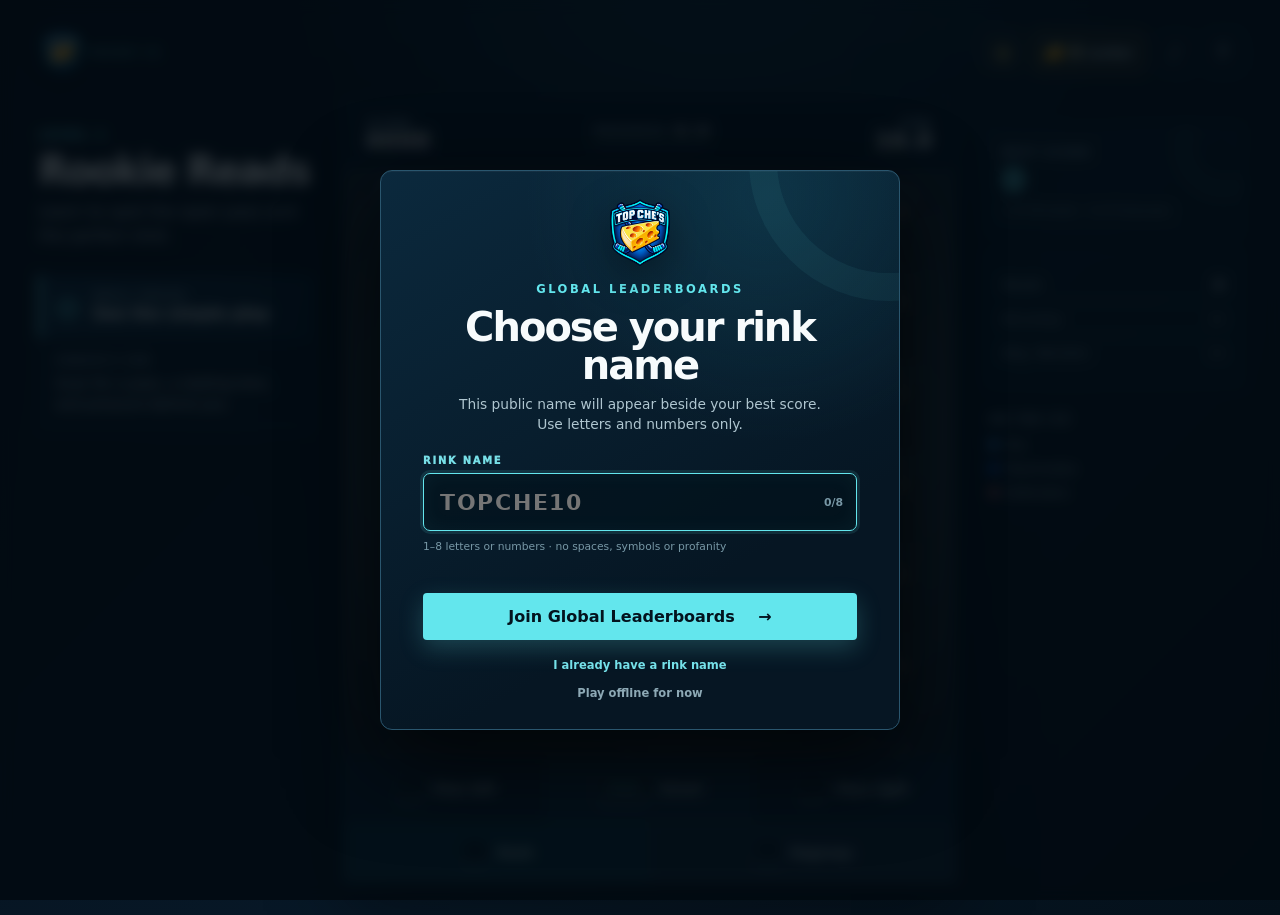
==== index.html @ fa95ded0 "Add files via upload" ====
<!doctype html>
<html lang="en">
<head>
  <meta charset="utf-8">
  <script>
    if (location.protocol === 'http:' && /^(www\.)?topche\.org$/i.test(location.hostname)) {
      location.replace(`https://${location.host}${location.pathname}${location.search}${location.hash}`);
    }
  </script>
  <meta id="viewportMeta" name="viewport" content="width=device-width, initial-scale=1, viewport-fit=cover">
  <meta name="theme-color" content="#071624">
  <meta name="description" content="A level-based hockey decision-training game with unlockable challenges for young players.">
  <link rel="icon" type="image/png" href="assets/top-ches-logo-v44.png">
  <link rel="apple-touch-icon" sizes="180x180" href="assets/apple-touch-icon.png">
  <title>Top Che’s Hockey</title>
  <style>
    body.app-loading { overflow: hidden; }
    #bootLoader { position: fixed; inset: 0; z-index: 9999; display: grid; place-items: center; padding: 28px; color: #f7fbfc; background: radial-gradient(circle at 50% 38%, #164761 0, #0a293d 34%, #06111d 76%); opacity: 1; visibility: visible; transition: opacity .38s ease, visibility 0s linear .38s; }
    #bootLoader[hidden] { display: none; }
    #bootLoader.boot-ready { opacity: 0; visibility: hidden; }
    .boot-rink { position: absolute; inset: 7% 8%; overflow: hidden; border: 1px solid rgba(150,211,225,.18); border-radius: 46%; opacity: .42; }
    .boot-rink::before { content: ''; position: absolute; left: 50%; top: 0; bottom: 0; width: 1px; background: rgba(99,230,237,.3); }
    .boot-rink::after { content: ''; position: absolute; left: 50%; top: 50%; width: min(42vw,280px); aspect-ratio: 1; border: 1px solid rgba(255,107,53,.3); border-radius: 50%; transform: translate(-50%,-50%); }
    .boot-card { position: relative; width: min(330px,100%); text-align: center; }
    .boot-logo-wrap { width: 118px; height: 118px; display: grid; place-items: center; margin: 0 auto 15px; border: 1px solid rgba(255,207,84,.35); border-radius: 50%; background: radial-gradient(circle, rgba(255,207,84,.2), rgba(255,207,84,.03) 62%, transparent 64%); box-shadow: 0 0 52px rgba(255,207,84,.14); animation: boot-pulse 1.5s ease-in-out infinite; }
    .boot-logo { width: 82px; height: 82px; object-fit: contain; filter: drop-shadow(0 9px 12px rgba(0,0,0,.4)); }
    .boot-kicker { margin: 0 0 7px; color: #63e6ed; font: 900 .7rem/1 system-ui,sans-serif; letter-spacing: .24em; }
    .boot-title { margin: 0; font: 950 clamp(1.75rem,8vw,2.45rem)/.95 system-ui,sans-serif; letter-spacing: -.055em; }
    .boot-status { min-height: 20px; margin: 15px 0 10px; color: #c2d9e1; font: 800 .78rem/1.25 system-ui,sans-serif; letter-spacing: .08em; text-transform: uppercase; }
    .boot-track { height: 5px; overflow: hidden; border-radius: 8px; background: rgba(99,230,237,.13); box-shadow: inset 0 0 0 1px rgba(99,230,237,.08); }
    .boot-progress { display: block; width: 12%; height: 100%; border-radius: inherit; background: linear-gradient(90deg,#63e6ed,#ffcf54); box-shadow: 0 0 14px rgba(99,230,237,.45); animation: boot-load 3.4s cubic-bezier(.16,.72,.24,1) forwards; transition: width .28s ease; }
    @keyframes boot-pulse { 50% { transform: scale(1.045); box-shadow: 0 0 68px rgba(255,207,84,.22); } }
    @keyframes boot-load { to { width: 84%; } }
    @media (prefers-reduced-motion: reduce) { .boot-logo-wrap,.boot-progress { animation: none; } .boot-progress { width: 72%; } }
  </style>
  <link rel="preload" href="assets/fonts/CardBlock.ttf" as="font" type="font/ttf" crossorigin>
  <link rel="preload" href="assets/fonts/CardMono.ttf" as="font" type="font/ttf" crossorigin>
  <link rel="preload" href="assets/fonts/CardSlant.ttf" as="font" type="font/ttf" crossorigin>
  <link rel="preload" href="assets/fonts/CardSerif.ttf" as="font" type="font/ttf" crossorigin>
  <link rel="preload" href="assets/fonts/Anton.ttf" as="font" type="font/ttf" crossorigin>
  <link rel="preload" href="assets/fonts/Bungee.ttf" as="font" type="font/ttf" crossorigin>
  <link rel="preload" href="assets/fonts/BlackOpsOne.ttf" as="font" type="font/ttf" crossorigin>
  <link rel="preload" href="assets/fonts/Graduate.ttf" as="font" type="font/ttf" crossorigin>
  <link rel="preload" href="assets/fonts/AlfaSlabOne.ttf" as="font" type="font/ttf" crossorigin>
  <link rel="preload" href="assets/fonts/RussoOne.ttf" as="font" type="font/ttf" crossorigin>
  <link rel="preload" href="assets/fonts/Monoton.ttf" as="font" type="font/ttf" crossorigin>
  <link rel="stylesheet" href="styles.css?v=20260926.9">
  <link rel="stylesheet" href="leaderboard.css?v=20260925.5">
</head>
<body class="app-loading">
  <div id="bootLoader" role="status" aria-live="polite" aria-label="Top Che’s Hockey is loading">
    <div class="boot-rink" aria-hidden="true"></div>
    <div class="boot-card">
      <div class="boot-logo-wrap"><img class="boot-logo" src="assets/top-ches-logo-v44.png" alt=""></div>
      <p class="boot-kicker">TOP CHE’S HOCKEY</p>
      <div class="boot-title">LACING UP…</div>
      <p class="boot-status" id="bootStatus">Preparing the rink</p>
      <div class="boot-track" aria-hidden="true"><span class="boot-progress" id="bootProgress"></span></div>
    </div>
  </div>
  <main class="app-shell">
    <header class="topbar">
      <div class="brand" aria-label="Hockey IQ">
        <img class="brand-mark" src="assets/top-ches-logo-v44.png" alt="">
        <span class="brand-name">HOCKEY IQ</span>
        <span class="gameplay-level-label" id="gameplayLevelLabel">LEVEL 1</span>
      </div>
      <div class="top-actions">
        <button class="icon-button global-button" id="globalLeaderboardButton" aria-label="Open Global Leaderboard" title="Global Leaderboard">◎</button>
        <button class="points-button" id="lockerButton" aria-label="Open player locker"><span aria-hidden="true">🧀</span><strong id="cheesePoints">0</strong><span>Locker</span></button>
        <button class="icon-button music-button" id="soundButton" aria-label="Mute music and sound" title="Music and sound">♪</button>
        <button class="icon-button help-button" id="howButton" aria-label="How to play" title="How to play">?</button>
      </div>
    </header>

    <section class="game-layout">
      <aside class="mission-panel" aria-label="Current drill">
        <div class="eyebrow" id="levelEyebrow">LEVEL 1</div>
        <h1 id="missionTitle">Rookie Reads</h1>
        <p class="mission-copy" id="missionCopy">Learn to spot the open pass and the perfect shot.</p>

        <div class="skill-card">
          <span class="skill-icon">◎</span>
          <div><small>SKILL FOCUS</small><strong id="skillLabel">Scanning</strong></div>
        </div>


        <div class="coaching-card" id="coachCard">
          <small>COACH'S CUE</small>
          <p id="coachText">Scan for a pass, a skating lane, and pressure behind you.</p>
        </div>
      </aside>

      <section class="arena-card" aria-label="Hockey decision game">
        <div class="hud" aria-live="polite">
          <div><small>SCORE</small><strong id="score">0000</strong></div>
          <div class="streak hud-streak"><small>STREAK</small><strong id="streak">×0</strong></div>
          <div class="hud-progress" aria-label="Game progress">
            <div class="hud-progress-heading"><small>PROGRESS</small><strong id="hudRoundText">0 / 6</strong></div>
            <div class="hud-progress-track" aria-hidden="true"><span id="hudRoundProgress"></span></div>
          </div>
          <div><small>TIME</small><strong id="timer">10.0</strong></div>
        </div>
        <div class="canvas-wrap">
          <canvas id="rink" width="720" height="800" aria-label="Top-down hockey rink showing fully equipped skaters, passing lanes, defenders, and goalie"></canvas>
          <div class="power-up-indicator" id="powerUpIndicator" role="img" hidden>
            <img id="powerUpIcon" src="" alt="">
          </div>
          <div class="bonus-banner" id="bonusBanner" hidden aria-live="assertive">
            <div class="bonus-rays" aria-hidden="true"></div>
            <img src="assets/top-ches-logo-v44.png" alt="">
            <span>INTERMISSION BONUS!</span>
            <strong id="bonusBannerTitle">OPEN NET RUSH!</strong>
            <small id="bonusBannerCopy">Find the opening. Fire fast.</small>
          </div>
          <div class="start-overlay" id="startOverlay">
            <img class="cheese-hero-logo" src="assets/top-ches-logo-v44.png" alt="">
            <p class="overline">LEVEL UP YOUR HOCKEY BRAIN</p>
            <h2>Choose your<br><em>challenge.</em></h2>
            <p>Master each level to unlock the next test.</p>
            <div class="level-grid" id="levelGrid" aria-label="Hockey challenges"></div>
          </div>
        </div>
        <div class="feedback-zone"><div class="feedback" id="feedback" aria-live="assertive"></div></div>
        <div class="controls" id="standardControls" aria-label="Decision controls">
          <button data-choice="left"><kbd>←</kbd><span>Pass left</span></button>
          <button data-choice="shoot" class="shoot"><kbd>SPACE</kbd><span>Shoot</span></button>
          <button data-choice="right"><kbd>→</kbd><span>Pass right</span></button>
          <button data-choice="rush" class="strategy rush"><kbd>↑</kbd><span>Rush</span></button>
          <button data-choice="regroup" class="strategy regroup"><kbd>↓</kbd><span>Regroup</span></button>
        </div>
        <div class="bonus-controls" id="bonusControls" aria-label="Intermission controls" hidden></div>
      </section>

      <aside class="stats-panel" aria-label="Session stats">
        <div class="stat-card featured">
          <small>BEST SCORE</small>
          <strong id="bestScore">0</strong>
          <span id="levelStatus">1 of 30 levels unlocked</span>
        </div>
        <div class="stat-card">
          <div class="stat-row"><span>Reads</span><strong id="reads">0</strong></div>
          <div class="stat-row"><span>Accuracy</span><strong id="accuracy">—</strong></div>
          <div class="stat-row"><span>Avg. decision</span><strong id="avgTime">—</strong></div>
        </div>
        <div class="legend">
          <small>ON THE ICE</small>
          <span><i class="dot you"></i>You</span>
          <span><i class="dot team"></i>Teammates</span>
          <span><i class="dot rival"></i>Defenders</span>
        </div>
      </aside>
    </section>
  </main>

  <div class="orientation-pause" id="orientationPause" role="dialog" aria-modal="true" aria-labelledby="orientationPauseTitle" hidden>
    <div class="orientation-pause-card">
      <img src="assets/top-ches-logo-v44.png" alt="">
      <p>SCREEN ROTATED</p>
      <h2 id="orientationPauseTitle">Ready in the new position?</h2>
      <span>The timer is paused and the controls have been reset for this screen.</span>
      <button class="primary-button" id="orientationResumeButton">Continue playing <b>→</b></button>
    </div>
  </div>

  <dialog id="howDialog">
    <button class="dialog-close" id="closeHow" aria-label="Close">×</button>
    <p class="overline">HOW TO PLAY</p>
    <h2>Read the whole ice</h2>
    <ol>
      <li><strong>Climb thirty levels.</strong> Reach each accuracy target to unlock faster challenges and new situations.</li>
      <li><strong>Scan every option.</strong> Defenders may take away a teammate, the shot, or your skating lane.</li>
      <li><strong>Rush open ice.</strong> Choose Rush when a clear channel leads toward the net or either corner.</li>
      <li><strong>Reset under pressure.</strong> Choose Regroup when no teammate and no forward skating lane is open.</li>
      <li><strong>Decide quickly.</strong> Press ← or → to pass, ↑ to Rush, ↓ to Regroup, or SPACE to Shoot—or tap a choice—before the clock expires.</li>
      <li><strong>Trust your eyes.</strong> Lane guides fade as you advance and disappear in the elite levels.</li>
      <li><strong>Earn Cheese Points.</strong> Make smart reads and complete levels, then spend your points on player gear in the Locker.</li>
      <li><strong>Play intermission bonuses.</strong> After every third level, take a quick break with Open Net Rush, Deflection Perfection, or Rebound Rush. Play directly on the ice by flicking the puck into an opening, tapping rebounds, or dragging your blade into a puck’s path. Bonus games never block your progress.</li>
    </ol>
    <p class="tip">Tip: moving backward to keep possession is better than forcing a play into pressure.</p>
    <details class="sound-credits"><summary>Hockey sound credits</summary>
      <p>Skating: <a href="https://soundbible.com/2198-Ice-Skating.html" target="_blank" rel="noopener">Ice Skating</a> by Daniel Simion. Shot: <a href="https://soundbible.com/1556-Hockey-Puck-Slap.html" target="_blank" rel="noopener">Hockey Puck Slap</a> by jameb32. Pass and reception: <a href="https://soundbible.com/1747-Hockey-Stick-Slap-2.html" target="_blank" rel="noopener">Hockey Stick Slap 2</a> by jameb32. These clips are <a href="https://creativecommons.org/licenses/by/3.0/" target="_blank" rel="noopener">CC BY 3.0</a>; they were trimmed, equalized, and adjusted for volume, and the reception clip was softened. Bodycheck: <a href="https://freesound.org/people/producerdan/sounds/161996/" target="_blank" rel="noopener">Hockey - Huge Body Check Hit Into Boards</a> by producerdan, <a href="https://creativecommons.org/publicdomain/zero/1.0/" target="_blank" rel="noopener">CC0</a>; trimmed, filtered, and faded.</p>
    </details>
    <p class="how-version">TOP CHE’S HOCKEY <span>VERSION 96</span></p>
  </dialog>

  <dialog id="usernameDialog" class="leaderboard-dialog username-dialog" aria-labelledby="usernameTitle">
    <div class="leaderboard-dialog-glow" aria-hidden="true"></div>
    <img class="leaderboard-dialog-logo" src="assets/top-ches-logo-v44.png" alt="">
    <p class="overline">GLOBAL LEADERBOARDS</p>
    <h2 id="usernameTitle">Choose your rink name</h2>
    <p class="leaderboard-intro">This public name will appear beside your best score. Use letters and numbers only.</p>
    <form id="usernameForm" novalidate>
      <label for="leaderboardUsername">RINK NAME</label>
      <div class="username-input-wrap">
        <input id="leaderboardUsername" name="username" type="text" maxlength="8" minlength="1" pattern="[A-Za-z0-9]+" inputmode="text" autocomplete="nickname" autocapitalize="characters" spellcheck="false" placeholder="TOPCHE10" aria-describedby="usernameRules usernameStatus">
        <span id="usernameCounter">0/8</span>
      </div>
      <p id="usernameRules" class="username-rules">1–8 letters or numbers · no spaces, symbols or profanity</p>
      <div id="turnstileMount" class="turnstile-mount" aria-live="polite"></div>
      <p id="usernameStatus" class="leaderboard-status" aria-live="polite"></p>
      <button class="primary-button leaderboard-join" type="submit">Join Global Leaderboards <span>→</span></button>
      <button class="leaderboard-existing" id="leaderboardExistingButton" type="button">I already have a rink name</button>
      <button class="leaderboard-offline" id="leaderboardOfflineButton" type="button">Play offline for now</button>
    </form>
  </dialog>

  <dialog id="recoveryLoginDialog" class="leaderboard-dialog recovery-login-dialog" aria-labelledby="recoveryLoginTitle">
    <button class="dialog-close" id="closeRecoveryLogin" aria-label="Back to username selection">×</button>
    <img class="leaderboard-dialog-logo" src="assets/top-ches-logo-v44.png" alt="">
    <p class="overline">RETURNING PLAYER</p>
    <h2 id="recoveryLoginTitle">Restore your player</h2>
    <p class="leaderboard-intro">Enter the rink name and Player Code you saved. Your scores and Global ranking will reconnect on this device.</p>
    <form id="recoveryLoginForm" novalidate>
      <label for="recoveryUsername">RINK NAME</label>
      <input id="recoveryUsername" type="text" maxlength="8" pattern="[A-Za-z0-9]+" autocapitalize="characters" autocomplete="nickname" spellcheck="false" placeholder="TOPCHE10">
      <label for="recoveryCodeInput">PLAYER CODE</label>
      <input id="recoveryCodeInput" class="recovery-code-input" type="text" maxlength="22" autocapitalize="characters" autocomplete="off" spellcheck="false" placeholder="TC-XXXX-XXXX-XXXX-XXXX">
      <div id="recoveryTurnstileMount" class="turnstile-mount" aria-live="polite"></div>
      <p id="recoveryLoginStatus" class="leaderboard-status" aria-live="polite"></p>
      <button class="primary-button leaderboard-join" type="submit">Restore My Player <span>→</span></button>
    </form>
  </dialog>

  <dialog id="recoveryCodeDialog" class="leaderboard-dialog recovery-code-dialog" aria-labelledby="recoveryCodeTitle">
    <div class="leaderboard-dialog-glow" aria-hidden="true"></div>
    <img class="leaderboard-dialog-logo" src="assets/top-ches-logo-v44.png" alt="">
    <p class="overline">PLAYER RECOVERY</p>
    <h2 id="recoveryCodeTitle">Save your Player Code</h2>
    <p class="leaderboard-intro">Use this code to restore <strong id="recoveryCodeUsername"></strong> and their scores on another browser or device.</p>
    <div class="recovery-code-card">
      <small>TOP CHE’S PLAYER CODE</small>
      <strong id="recoveryCodeValue">TC-XXXX-XXXX-XXXX-XXXX</strong>
      <span>Keep this private · shown only once</span>
    </div>
    <div class="recovery-code-actions">
      <button id="copyRecoveryCode" type="button">Copy Code</button>
      <button id="shareRecoveryCode" type="button">Share with Parent</button>
      <button id="saveRecoveryCode" type="button">Save Image</button>
    </div>
    <p id="recoveryCodeStatus" class="leaderboard-status" aria-live="polite"></p>
    <button class="primary-button recovery-saved-button" id="recoveryCodeSaved" type="button">I’ve saved my code <span>→</span></button>
  </dialog>

  <dialog id="globalLeaderboardDialog" class="leaderboard-dialog global-leaderboard-dialog" aria-labelledby="globalLeaderboardTitle">
    <button class="dialog-close" id="closeGlobalLeaderboard" aria-label="Close Global Leaderboard">×</button>
    <div class="global-leaderboard-heading">
      <div>
        <p class="overline">TOP CHE’S HOCKEY</p>
        <h2 id="globalLeaderboardTitle">Global Leaderboard</h2>
      </div>
      <div class="global-player-tools" id="globalPlayerTools" hidden>
        <div class="global-player-tag" id="globalPlayerTag"><small>RINK NAME</small><strong></strong></div>
        <button id="manageRecoveryCodeButton" type="button">Replace Player Code</button>
        <button class="switch-player-button" id="switchPlayerButton" type="button">Log Out / Switch Player</button>
      </div>
    </div>
    <label class="leaderboard-level-label" for="leaderboardLevelSelect">REGULAR LEVEL</label>
    <select id="leaderboardLevelSelect" class="leaderboard-level-select" aria-label="Choose a regular level"></select>
    <div class="leaderboard-table-heading" aria-hidden="true"><span>RANK</span><span>PLAYER</span><span>SCORE</span></div>
    <ol class="leaderboard-list" id="globalLeaderboardList" aria-live="polite"></ol>
    <div class="global-rank-card" id="globalRankCard" hidden></div>
    <p class="leaderboard-status" id="globalLeaderboardStatus" aria-live="polite"></p>
  </dialog>

  <dialog id="lockerDialog" class="locker-dialog">
    <button class="dialog-close" id="closeLocker" aria-label="Close locker">×</button>
    <div id="lockerCatalogView">
      <div class="locker-heading">
        <div>
          <p class="overline">PLAYER LOCKER</p>
          <h2>Build your look</h2>
        </div>
        <div class="locker-balance"><span aria-hidden="true">🧀</span><strong id="lockerPoints">0</strong><small>CHEESE POINTS</small></div>
      </div>
      <button class="player-showcase-button" id="viewPlayerButton"><span aria-hidden="true">◉</span><span><strong>View My Player</strong><small>See and share your equipped look</small></span><span aria-hidden="true">→</span></button>
      <p class="locker-note">Complete levels to reveal mystery gear. Spend Cheese Points on equipment or a temporary Power Up. Only one Power Up can be active at a time.</p>
      <div class="locker-tabs" id="lockerTabs" role="tablist" aria-label="Customization categories"></div>
      <div class="locker-grid" id="lockerItems" aria-live="polite"></div>
      <p class="locker-status" id="lockerStatus" aria-live="polite"></p>
      <p class="brand-note">Original hockey-inspired designs. Team and equipment names are style references only; no official logos are used.</p>
    </div>
    <section class="player-showcase" id="playerShowcase" hidden aria-labelledby="playerShowcaseTitle">
      <button class="showcase-back" id="backToLockerButton"><span aria-hidden="true">←</span> Back to Locker</button>
      <p class="overline">MY PLAYER</p>
      <h2 id="playerShowcaseTitle">Ready for the spotlight</h2>
      <div class="player-render-frame">
        <canvas id="playerRender" width="1080" height="1512" aria-label="High-resolution hockey card featuring your customized player"></canvas>
      </div>
      <div class="showcase-actions">
        <button class="share-player-button" id="sharePlayerButton"><span aria-hidden="true">↗</span> Share My Player</button>
        <button class="download-player-button" id="downloadPlayerButton">Save Image</button>
      </div>
      <p class="share-status" id="shareStatus" aria-live="polite"></p>
      <div class="equipped-summary" id="equippedSummary" aria-label="Currently equipped customizations"></div>
    </section>
  </dialog>

  <script src="https://challenges.cloudflare.com/turnstile/v0/api.js?render=explicit" async defer></script>
  <script src="leaderboard.js?v=20260925.5"></script>
  <script src="game.js?v=20260926.13"></script>
</body>
</html>
---- styles.css ----
@font-face { font-family: "Card Block"; src: url("assets/fonts/CardBlock.ttf") format("truetype"); font-weight: 900; font-display: swap; }
@font-face { font-family: "Card Mono"; src: url("assets/fonts/CardMono.ttf") format("truetype"); font-weight: 900; font-display: swap; }
@font-face { font-family: "Card Slant"; src: url("assets/fonts/CardSlant.ttf") format("truetype"); font-weight: 900; font-style: italic; font-display: swap; }
@font-face { font-family: "Card Serif"; src: url("assets/fonts/CardSerif.ttf") format("truetype"); font-weight: 900; font-display: swap; }
@font-face { font-family: "Anton"; src: url("assets/fonts/Anton.ttf") format("truetype"); font-weight: 400; font-display: swap; }
@font-face { font-family: "Bungee"; src: url("assets/fonts/Bungee.ttf") format("truetype"); font-weight: 400; font-display: swap; }
@font-face { font-family: "Black Ops One"; src: url("assets/fonts/BlackOpsOne.ttf") format("truetype"); font-weight: 400; font-display: swap; }
@font-face { font-family: "Graduate"; src: url("assets/fonts/Graduate.ttf") format("truetype"); font-weight: 400; font-display: swap; }
@font-face { font-family: "Alfa Slab One"; src: url("assets/fonts/AlfaSlabOne.ttf") format("truetype"); font-weight: 400; font-display: swap; }
@font-face { font-family: "Russo One"; src: url("assets/fonts/RussoOne.ttf") format("truetype"); font-weight: 400; font-display: swap; }
@font-face { font-family: "Monoton"; src: url("assets/fonts/Monoton.ttf") format("truetype"); font-weight: 400; font-display: swap; }

:root {
  --ink: #06111d;
  --navy: #071b2b;
  --panel: #0b2437;
  --panel-2: #103047;
  --ice: #dceff3;
  --ice-line: #96bbc6;
  --cyan: #63e6ed;
  --orange: #ff6b35;
  --blue: #1769ff;
  --white: #f7fbfc;
  --muted: #8eabba;
  --success: #87efaf;
  --danger: #ff8a77;
  font-family: Inter, ui-sans-serif, system-ui, -apple-system, BlinkMacSystemFont, "Segoe UI", sans-serif;
}

* { box-sizing: border-box; }

body {
  margin: 0;
  min-width: 320px;
  min-height: 100vh;
  color: var(--white);
  background:
    radial-gradient(circle at 55% -10%, rgba(35, 118, 155, .25), transparent 35%),
    linear-gradient(135deg, #06111d, #071827 60%, #04101a);
}

button { font: inherit; }
button:focus-visible { outline: 3px solid var(--cyan); outline-offset: 3px; }

/* During live play, rapid taps belong to the game rather than browser zoom.
   Single-finger page scrolling remains available outside the rink/controls. */
body.gameplay-zoom-locked,
body.gameplay-zoom-locked .app-shell,
body.gameplay-zoom-locked .topbar,
body.gameplay-zoom-locked .hud { touch-action: manipulation; }
body.gameplay-zoom-locked .canvas-wrap,
body.gameplay-zoom-locked .controls,
body.gameplay-zoom-locked .bonus-controls { touch-action: none; }

.orientation-pause { position: fixed; z-index: 10020; inset: 0; display: grid; place-items: center; padding: 22px; color: #f7fbfc; background: rgba(2,10,17,.88); backdrop-filter: blur(9px); }
.orientation-pause[hidden] { display: none; }
.orientation-pause-card { width: min(390px,100%); padding: 24px; text-align: center; border: 1px solid #32637a; border-radius: 12px; background: radial-gradient(circle at 50% 0,rgba(99,230,237,.14),transparent 40%),linear-gradient(150deg,#0d3045,#061725); box-shadow: 0 24px 70px rgba(0,0,0,.62); }
.orientation-pause-card img { width: 72px; height: 58px; object-fit: contain; }
.orientation-pause-card p { margin: 7px 0 5px; color: #70e6ed; font-size: .66rem; font-weight: 950; letter-spacing: .19em; }
.orientation-pause-card h2 { margin: 0 0 8px; font-size: 1.55rem; line-height: 1.05; }
.orientation-pause-card > span { display: block; margin-bottom: 17px; color: #a9c3cd; font-size: .83rem; line-height: 1.4; }
.orientation-pause-card button { width: 100%; }
.orientation-pause-card button b { margin-left: 15px; }

.app-shell { min-height: 100vh; padding: 22px clamp(18px, 3vw, 48px) 32px; }
.topbar { height: 60px; max-width: 1500px; margin: 0 auto 18px; display: flex; justify-content: space-between; align-items: center; }
.brand { display: flex; gap: 1px; align-items: center; letter-spacing: .08em; }
.brand-mark { width: 48px; height: 42px; object-fit: contain; filter: drop-shadow(0 5px 8px rgba(0,0,0,.35)); }
.brand-name { display: block; font-size: .64rem; line-height: 1; color: var(--cyan); font-weight: 400; letter-spacing: .18em; }
.gameplay-level-label { display: none; color: #f6fbfc; font-size: .75rem; line-height: 1; font-weight: 950; letter-spacing: .14em; white-space: nowrap; }
.top-actions { display: flex; align-items: center; gap: 10px; }
.icon-button, .text-button, .points-button { color: #b8ced8; background: transparent; border: 1px solid #234156; border-radius: 8px; min-height: 38px; cursor: pointer; }
.icon-button { position: relative; width: 38px; font-size: 1.05rem; font-weight: 900; }
.music-button { font-size: 1.2rem; }
.music-button[data-muted="true"] { color: #688491; }
.music-button[data-muted="true"]::after { content: ''; position: absolute; width: 22px; height: 2px; left: 7px; top: 17px; border-radius: 2px; background: currentColor; transform: rotate(-45deg); }
.text-button { padding: 0 14px; }
.points-button { display: flex; align-items: center; gap: 6px; min-height: 44px; padding: 0 11px; color: #ffe07a; background: rgba(255, 207, 84, .07); border-color: #6e5d31; touch-action: manipulation; -webkit-tap-highlight-color: rgba(255,207,84,.18); }
.points-button strong { font-variant-numeric: tabular-nums; color: #fff2b5; }
.points-button span:last-child { color: #c7d8de; font-size: .78rem; font-weight: 800; }
.points-button:disabled { opacity: .45; cursor: default; }

.game-layout { max-width: 1500px; margin: auto; display: grid; grid-template-columns: minmax(205px, .7fr) minmax(470px, 1.55fr) minmax(190px, .65fr); gap: clamp(16px, 2.2vw, 32px); align-items: start; }
.mission-panel, .stats-panel { padding-top: 28px; }
.eyebrow, .overline { color: var(--cyan); font-size: .72rem; letter-spacing: .22em; font-weight: 800; }
h1 { margin: 10px 0 10px; font-size: clamp(1.8rem, 3vw, 3rem); line-height: .98; letter-spacing: -.045em; }
.mission-copy { color: #a8c0cc; line-height: 1.55; margin: 0 0 26px; }
.skill-card { display: flex; gap: 13px; align-items: center; padding: 14px; background: linear-gradient(120deg, #102d43, #0a2133); border-left: 3px solid var(--cyan); }
.skill-icon { font-size: 1.75rem; color: var(--cyan); }
.skill-card small, .coaching-card small, .stat-card small, .legend > small { display: block; color: var(--muted); font-size: .65rem; font-weight: 800; letter-spacing: .16em; margin-bottom: 3px; }
.skill-card strong { font-size: 1rem; }
.progress-block { margin: 24px 0; }
.progress-label { display: flex; justify-content: space-between; color: #a9c0cb; font-size: .76rem; margin-bottom: 8px; }
.progress-label strong { color: var(--white); }
.progress-track { height: 5px; background: #163246; overflow: hidden; border-radius: 5px; }
.progress-track span { display: block; width: 0; height: 100%; background: var(--cyan); transition: width .35s ease; box-shadow: 0 0 10px var(--cyan); }
.coaching-card { padding: 16px; border: 1px solid #193a4f; background: rgba(7, 27, 43, .72); }
.coaching-card p { color: #c1d3da; font-size: .86rem; line-height: 1.5; margin: 7px 0 0; }

.arena-card { border: 1px solid #1d4258; background: var(--navy); box-shadow: 0 28px 70px rgba(0, 0, 0, .42); }
.hud { height: 70px; padding: 12px 22px; display: grid; grid-template-columns: 1fr 1fr 1fr; align-items: center; background: #081827; border-bottom: 1px solid #1d4258; }
.hud > div { display: flex; flex-direction: column; }
.hud-streak, .hud-progress { align-items: center; justify-self: center; }
.hud-streak { display: none !important; }
.hud > div:last-child { align-items: end; }
.hud small { font-size: .63rem; letter-spacing: .16em; color: var(--muted); font-weight: 800; }
.hud strong { font-variant-numeric: tabular-nums; font-size: 1.3rem; letter-spacing: .08em; }
.hud .streak strong { color: var(--orange); }
.hud > .hud-progress { display: flex; width: min(112px,100%); gap: 5px; }
.hud-progress-heading { width: 100%; display: flex; align-items: baseline; justify-content: space-between; gap: 8px; }
.hud-progress-heading strong { color: #f5fbfc; font-size: .82rem; letter-spacing: .02em; white-space: nowrap; }
.hud-progress-track { width: 100%; height: 5px; overflow: hidden; border-radius: 5px; background: #163246; }
.hud-progress-track span { display: block; width: 0; height: 100%; border-radius: inherit; background: var(--cyan); box-shadow: 0 0 10px rgba(99,230,237,.78); transition: width .35s ease; }
.canvas-wrap { position: relative; overflow: hidden; aspect-ratio: 9 / 8.6; background: var(--ice); }
#rink { display: block; width: 100%; height: 100%; }
.power-up-indicator { --power-progress: 360deg; position: absolute; z-index: 1; top: 8px; right: 8px; width: 30px; height: 30px; display: grid; place-items: center; padding: 3px; border-radius: 50%; background: conic-gradient(var(--cyan) var(--power-progress), rgba(7,27,43,.48) 0); box-shadow: 0 0 0 1px rgba(99,230,237,.45), 0 4px 12px rgba(0,0,0,.25); pointer-events: none; transition: opacity .75s linear; }
.power-up-indicator[hidden] { display: none; }
.power-up-indicator::before { content: ""; position: absolute; inset: 2px; border-radius: 50%; background: rgba(5,24,37,.92); }
.power-up-indicator img { position: relative; z-index: 1; width: 20px; height: 20px; object-fit: contain; }
.start-overlay { position: absolute; inset: 0; z-index: 2; display: flex; flex-direction: column; align-items: center; justify-content: center; overflow-y: auto; text-align: center; padding: 20px; color: var(--white); background: radial-gradient(circle at 50% 45%, rgba(8, 40, 59, .72), rgba(4, 15, 25, .94)); backdrop-filter: blur(5px); transition: opacity .3s ease, visibility .3s ease; }
.start-overlay.hidden { opacity: 0; visibility: hidden; pointer-events: none; }
.cheese-hero-logo { width: 86px; height: 68px; object-fit: contain; filter: drop-shadow(0 14px 22px rgba(0,0,0,.4)); margin-bottom: 10px; }
.score-logo { width: 74px; height: 74px; border: 4px solid var(--cyan); border-radius: 50%; display: grid; place-items: center; transform: rotate(-8deg); box-shadow: 0 0 0 7px rgba(99, 230, 237, .1), 0 12px 30px rgba(0,0,0,.35); margin-bottom: 22px; }
.score-logo span { font-size: 1.3rem; font-weight: 950; font-style: italic; }
.start-overlay h2 { font-size: clamp(1.85rem, 4vw, 2.85rem); line-height: .95; margin: 7px 0 9px; letter-spacing: -.055em; }
.start-overlay h2 em { color: var(--cyan); font-style: normal; }
.start-overlay > p:not(.overline) { max-width: 420px; color: #b7ccd5; margin: 0 0 14px; line-height: 1.4; }
.start-overlay > small { color: #829fad; margin-top: 13px; }
.primary-button { border: 0; border-radius: 4px; padding: 14px 20px; min-width: 190px; color: #03131e; background: var(--cyan); font-weight: 900; cursor: pointer; box-shadow: 0 8px 25px rgba(99,230,237,.22); }
.primary-button span { margin-left: 18px; }
.level-grid { width: min(540px, 100%); display: grid; grid-template-columns: repeat(2, minmax(0, 1fr)); gap: 9px; }
.level-card { position: relative; min-height: 82px; padding: 11px 12px; color: var(--white); text-align: left; border: 1px solid #28516a; border-radius: 7px; background: linear-gradient(135deg, #103047, #091d2d); cursor: pointer; transition: transform .15s, border-color .15s, background .15s; }
.level-card:hover:not(:disabled) { transform: translateY(-2px); border-color: var(--cyan); background: linear-gradient(135deg, #16405b, #0c2638); }
.level-card:disabled { cursor: default; opacity: .48; filter: saturate(.45); }
.level-card .level-number { display: block; color: var(--cyan); font-size: .62rem; font-weight: 900; letter-spacing: .16em; margin-bottom: 3px; }
.level-card strong { display: block; font-size: .95rem; line-height: 1.15; }
.level-card small { display: block; color: #9fb8c4; font-size: .68rem; line-height: 1.25; margin-top: 4px; }
.level-card .level-state { position: absolute; right: 9px; top: 8px; color: #ffcf54; font-size: .75rem; }
.overlay-actions { display: flex; flex-wrap: wrap; justify-content: center; gap: 9px; margin-top: 8px; }
.secondary-button { min-width: 150px; padding: 12px 16px; color: #c9dce4; border: 1px solid #31566c; border-radius: 4px; background: #0b2437; font-weight: 800; cursor: pointer; }
.unlock-banner { margin: 0 0 10px; padding: 7px 12px; color: #071b2b; background: #ffcf54; border-radius: 4px; font-size: .76rem; font-weight: 950; letter-spacing: .05em; text-transform: uppercase; }
.finish-confetti { position: absolute; inset: 0; overflow: hidden; pointer-events: none; }
.finish-confetti i { position: absolute; left: var(--x); top: -18px; width: 8px; height: 14px; border-radius: 2px; background: var(--colour); animation: finish-confetti-fall 2.35s cubic-bezier(.22,.72,.44,1) var(--delay) both; }
@keyframes finish-confetti-fall { 0% { transform: translateY(-20px) rotate(0); opacity: 0; } 12% { opacity: 1; } 100% { transform: translateY(620px) rotate(var(--spin)); opacity: .15; } }
.start-overlay.finish-mode { padding: 14px; background: radial-gradient(circle at 72% 35%, rgba(22,88,109,.48), transparent 38%), linear-gradient(145deg, rgba(4,15,25,.96), rgba(7,33,49,.96)); }
.finish-layout { position: relative; z-index: 1; width: min(570px,100%); display: grid; grid-template-columns: minmax(0,1fr) 154px; gap: 12px 16px; align-items: center; text-align: left; }
.finish-layout.no-card { grid-template-columns: 1fr; text-align: center; }
.finish-result { position: relative; min-width: 0; }
.finish-unlock-status { position: relative; display: grid; gap: 2px; margin: 0 0 11px; padding: 1px 0 7px 15px; color: #ffdc6b; border-left: 3px solid #ffcf54; border-bottom: 1px solid rgba(255,207,84,.25); }
.finish-unlock-status::before { content: ""; position: absolute; left: -6px; top: 8px; width: 9px; height: 9px; background: #ffcf54; transform: rotate(45deg); box-shadow: 0 0 12px rgba(255,207,84,.42); }
.finish-unlock-status span { color: #87b7c5; font-size: .49rem; font-weight: 900; letter-spacing: .17em; }
.finish-unlock-status strong { color: #ffdc6b; font-size: .78rem; line-height: 1.15; letter-spacing: .02em; text-transform: uppercase; }
.finish-kicker { margin: 0 0 3px; color: var(--cyan); font-size: .64rem; font-weight: 950; letter-spacing: .19em; }
.start-overlay .finish-title { margin: 0 0 11px; color: #fff; font-size: clamp(2.1rem,5vw,3.15rem); line-height: .88; letter-spacing: -.055em; text-shadow: 0 0 24px rgba(99,230,237,.28); }
.finish-title span { display: block; color: #ffda62; font-size: .48em; letter-spacing: .09em; text-shadow: 0 0 18px rgba(255,207,84,.28); }
.finish-score { display: flex; align-items: center; gap: 11px; margin: 0 0 8px; padding: 8px 10px; border: 1px solid rgba(99,230,237,.27); border-radius: 7px; background: rgba(5,25,39,.72); }
.finish-score strong { color: var(--cyan); font-size: 1.55rem; font-style: italic; line-height: 1; }
.finish-score span { color: #bcd1d9; font-size: .72rem; font-weight: 750; line-height: 1.35; }
.start-overlay .finish-copy { margin: 0; color: #b7ccd5; font-size: .76rem; line-height: 1.38; }
.finish-card-reveal { position: relative; display: flex; flex-direction: column; align-items: center; padding: 8px 8px 9px; overflow: hidden; text-align: center; border: 1px solid rgba(255,216,98,.55); border-radius: 9px; background: linear-gradient(160deg,rgba(19,58,78,.96),rgba(5,22,35,.98)); box-shadow: 0 13px 32px rgba(0,0,0,.36), inset 0 0 24px rgba(99,230,237,.07); }
.finish-card-reveal::before { content: ""; position: absolute; inset: -40% 42% 45% -35%; transform: rotate(-25deg); background: linear-gradient(90deg,transparent,rgba(255,255,255,.13),transparent); }
.finish-card-label { position: relative; width: 100%; display: flex; align-items: center; justify-content: space-between; margin-bottom: 5px; }
.finish-card-label span { color: #a7c3ce; font-size: .49rem; font-weight: 900; letter-spacing: .13em; }
.finish-card-label strong { color: #ffda62; font-size: .52rem; letter-spacing: .09em; }
.finish-card-tilt { position: relative; z-index: 1; margin: 4px 0 7px; transform: rotate(-4deg); transform-origin: 52% 78%; transition: transform .2s ease; }
.finish-card-tilt::before { content: ""; position: absolute; z-index: -1; inset: 4px -5px -5px 5px; border: 1px solid rgba(99,230,237,.46); border-radius: 4px; background: linear-gradient(145deg,#173c52,#081827); transform: rotate(6deg); box-shadow: 0 8px 18px rgba(0,0,0,.34); }
.finish-card-reveal:hover .finish-card-tilt { transform: rotate(-2deg) translateY(-1px); }
.finish-card-canvas { position: relative; display: block; width: 72px; height: auto; aspect-ratio: 5/7; border-radius: 3px; box-shadow: 0 7px 17px rgba(0,0,0,.52), 0 0 0 1px rgba(255,255,255,.22); }
.finish-card-reveal h3 { position: relative; margin: 6px 0 1px; color: #fff; font-size: .78rem; line-height: 1.05; }
.finish-card-reveal p { position: relative; margin: 0 0 6px; color: #8facb8; font-size: .56rem; }
.finish-locker-button { position: relative; width: 100%; padding: 7px 5px; color: #061822; border: 0; border-radius: 4px; background: #ffda62; font-size: .64rem; font-weight: 950; cursor: pointer; }
.finish-locker-button span { margin-left: 5px; }
.finish-actions { grid-column: 1/-1; margin-top: 0; }
.finish-actions .primary-button,.finish-actions .secondary-button { min-width: 0; padding: 10px 14px; }
.finish-best { grid-column: 1/-1; justify-self: center; margin-top: -7px; color: #819eaa; font-size: .56rem; font-weight: 900; letter-spacing: .1em; }
.feedback-zone { position: relative; z-index: 12; height: 0; pointer-events: none; }
.feedback { position: absolute; top: 8px; left: 50%; width: max-content; max-width: calc(100% - 24px); padding: 8px 14px; border-radius: 9px; box-shadow: 0 8px 22px rgba(0,0,0,.42); font-size: .76rem; font-weight: 900; letter-spacing: .045em; line-height: 1.25; text-align: center; text-transform: uppercase; opacity: 0; visibility: hidden; transform: translate(-50%, 5px) scale(.98); transition: opacity .18s ease, transform .18s ease, visibility 0s linear .18s; }
.feedback.show { opacity: 1; visibility: visible; transform: translate(-50%, 0) scale(1); transition-delay: 0s; }
.feedback.good { background: rgba(7,66,48,.96); color: var(--success); border: 1px solid #32a876; }
.feedback.bad { background: rgba(86,33,24,.97); color: #ffd2ca; border: 1px solid #d05a42; }
.controls { display: grid; grid-template-columns: repeat(6, 1fr); gap: 1px; background: #1a3d52; }
.controls button { min-height: 68px; border: 0; color: #bfd1d8; background: #0a2133; display: flex; justify-content: center; align-items: center; gap: 10px; cursor: pointer; transition: background .15s, color .15s; }
.controls button { grid-column: span 2; }
.controls button.strategy { grid-column: span 3; min-height: 58px; }
.controls button:hover { color: white; background: #12344a; }
.controls button:active { transform: translateY(1px); }
.controls button:disabled { opacity: .46; cursor: default; }
.controls .shoot { background: #0e2a3e; }
.controls .rush { background: #0b3040; }
.controls .regroup { background: #13283a; }
kbd { display: grid; place-items: center; width: 27px; height: 27px; border: 1px solid #48687b; border-bottom-width: 3px; border-radius: 5px; color: var(--cyan); background: #061724; font-weight: 900; }
.controls .shoot kbd { width: auto; min-width: 52px; padding: 0 6px; font-size: .68rem; letter-spacing: .04em; }
.controls span { font-size: .8rem; font-weight: 700; }

.stats-panel { display: grid; gap: 14px; }
.stat-card { border: 1px solid #193b50; background: rgba(9, 31, 47, .78); padding: 17px; }
.stat-card.featured { position: relative; overflow: hidden; }
.stat-card.featured::after { content: ""; position: absolute; width: 70px; height: 70px; right: -30px; top: -28px; border: 12px solid rgba(99, 230, 237, .08); border-radius: 50%; }
.stat-card.featured > strong { display: block; color: var(--cyan); font-size: 2rem; letter-spacing: -.03em; }
.stat-card.featured > span { color: var(--muted); font-size: .7rem; }
.stat-row { display: flex; align-items: center; justify-content: space-between; padding: 9px 0; border-bottom: 1px solid #17374a; color: #9eb6c1; font-size: .82rem; }
.stat-row:last-child { border: 0; }
.stat-row strong { color: var(--white); }
.legend { display: grid; gap: 9px; padding: 12px 4px; color: #9fb6c1; font-size: .78rem; }
.legend span { display: flex; align-items: center; gap: 8px; }
.dot { width: 9px; height: 9px; border-radius: 50%; }
.dot.you { background: #43a5ff; }
.dot.team { background: var(--blue); }
.dot.rival { background: #e7f4f7; border: 2px solid #d33232; }

dialog { width: min(520px, calc(100% - 32px)); color: var(--white); background: #0a2133; border: 1px solid #28516a; box-shadow: 0 30px 80px rgba(0,0,0,.6); padding: 30px; }
dialog::backdrop { background: rgba(1, 8, 14, .75); backdrop-filter: blur(4px); }
dialog h2 { font-size: 2rem; margin: 8px 0 20px; }
dialog ol { padding-left: 23px; color: #b8ccd5; line-height: 1.55; }
dialog li { margin: 12px 0; padding-left: 5px; }
dialog li strong { color: var(--white); }
.dialog-close { position: absolute; right: 12px; top: 10px; background: transparent; border: 0; color: var(--muted); font-size: 1.8rem; cursor: pointer; }
.tip { padding: 14px; background: #102e42; border-left: 3px solid var(--cyan); color: #c7d8de; font-size: .88rem; line-height: 1.5; }
#howDialog { max-height: calc(100dvh - 32px); overflow-y: auto; }
.how-version { display: flex; justify-content: space-between; gap: 14px; margin: 24px 0 0; padding-top: 14px; border-top: 1px solid #28516a; color: #91aebb; font-size: .67rem; font-weight: 850; letter-spacing: .14em; }
.how-version span { color: var(--cyan); white-space: nowrap; }

.locker-dialog { width: min(780px, calc(100% - 24px)); max-height: min(820px, calc(100vh - 24px)); overflow: auto; padding: 24px; }
.locker-heading { display: flex; align-items: flex-start; justify-content: space-between; gap: 20px; padding-right: 24px; }
.locker-heading h2 { margin-bottom: 8px; }
.locker-balance { min-width: 132px; display: grid; grid-template-columns: auto 1fr; align-items: center; column-gap: 7px; padding: 10px 13px; color: #ffcf54; border: 1px solid #6e5d31; border-radius: 7px; background: #152b32; }
.locker-balance strong { font-size: 1.4rem; font-variant-numeric: tabular-nums; }
.locker-balance small { grid-column: 1 / -1; margin-top: 2px; color: #bfae72; font-size: .58rem; letter-spacing: .12em; font-weight: 900; }
.locker-note { margin: 0 0 17px; color: #b8ccd5; line-height: 1.45; }
.player-showcase-button { width: 100%; min-height: 64px; display: grid; grid-template-columns: 34px 1fr auto; align-items: center; gap: 12px; margin: 4px 0 17px; padding: 10px 14px; color: #071b2b; text-align: left; border: 0; border-radius: 7px; background: linear-gradient(105deg, #63e6ed, #9af4d1); box-shadow: 0 9px 24px rgba(99,230,237,.16); cursor: pointer; touch-action: manipulation; }
.player-showcase-button > span:first-child { width: 32px; height: 32px; display: grid; place-items: center; color: #fff3b0; background: #0b3142; border: 2px solid rgba(255,255,255,.7); border-radius: 50%; font-size: 1.1rem; }
.player-showcase-button > span:nth-child(2) { display: grid; gap: 2px; }
.player-showcase-button strong { font-size: .9rem; }
.player-showcase-button small { color: #245363; font-size: .78rem; font-weight: 750; }
.player-showcase-button > span:last-child { font-size: 1.25rem; font-weight: 900; }
.locker-tabs { display: flex; gap: 6px; overflow-x: auto; padding-bottom: 9px; scrollbar-width: thin; }
.locker-tab { flex: 0 0 auto; padding: 9px 11px; color: #abc2cc; background: #081a29; border: 1px solid #24475c; border-radius: 6px; cursor: pointer; font-size: .78rem; font-weight: 800; }
.locker-tab.active { color: #061724; background: var(--cyan); border-color: var(--cyan); }
.locker-grid { display: grid; grid-template-columns: repeat(3, minmax(0, 1fr)); gap: 9px; min-height: 174px; }
.gear-card { position: relative; min-height: 154px; display: flex; flex-direction: column; justify-content: flex-end; align-items: flex-start; gap: 4px; padding: 7px 8px 10px; color: #edf8fa; text-align: left; border: 1px solid #25485c; border-radius: 7px; background: linear-gradient(145deg, #123349, #091d2d); cursor: pointer; overflow: hidden; }
.gear-card:hover { border-color: #63e6ed; }
.gear-card.equipped { border-color: #ffcf54; box-shadow: inset 0 0 0 1px rgba(255,207,84,.28); }
.gear-card.locked { filter: saturate(.72); }
.gear-card.level-locked { justify-content: center; align-items: center; text-align: center; cursor: not-allowed; border-color: #324b5a; background: linear-gradient(145deg, #102736, #081722); filter: none; }
.gear-lock-preview { width: 100%; min-height: 86px; display: grid; place-items: center; margin-bottom: 2px; border: 1px solid #294554; border-radius: 5px; background: radial-gradient(circle at 50% 35%, #254557, #0b1c29 72%); }
.gear-lock-preview span { font-size: 2.15rem; filter: grayscale(1); opacity: .88; }
.gear-card.level-locked strong { color: #c5d4da; }
.gear-card.level-locked small { color: #819ba7; }
.gear-card strong { position: relative; z-index: 1; padding: 0 3px; font-size: .83rem; }
.gear-card small { position: relative; z-index: 1; padding: 0 3px; color: #9fb7c2; font-size: .68rem; }
.gear-preview { display: block; width: 100%; height: 96px; margin-bottom: 3px; border-radius: 4px; background: #a7cdd5; object-fit: cover; image-rendering: auto; }
.powerup-card { justify-content: flex-end; }
.powerup-card.active { border-color: var(--cyan); box-shadow: inset 0 0 0 1px rgba(99,230,237,.32), 0 0 18px rgba(99,230,237,.1); }
.powerup-preview { padding: 10px; object-fit: contain; background: radial-gradient(circle at 50% 42%, #1c5269, #071b2b 72%); }
.powerup-fallback { display: grid; place-items: center; font-size: clamp(2.25rem,6vw,3.25rem); border: 1px solid rgba(99,230,237,.24); }
.powerup-indicator-fallback { position: relative; z-index: 1; font-size: 18px; line-height: 1; }
.sound-credits { margin: 14px 0 4px; color: #aacbd7; font-size: .75rem; }
.sound-credits summary { cursor: pointer; font-weight: 700; }
.sound-credits a { color: #63e6ed; }
.powerup-card .powerup-effect { color: #c9e8ee; }
.locker-status { min-height: 22px; margin: 12px 0 0; color: #ffdf79; font-size: .82rem; font-weight: 800; }
.brand-note { margin: 2px 0 0; color: #6f8d9b; font-size: .68rem; line-height: 1.4; }

.player-showcase[hidden] { display: none; }
.player-showcase { text-align: center; }
.player-showcase .overline { margin: 5px 0 0; }
.player-showcase h2 { margin: 6px 0 14px; font-size: 1.85rem; }
.showcase-back { min-height: 44px; display: flex; align-items: center; gap: 8px; margin: -6px 0 2px; padding: 0 8px; color: #b9d0d9; border: 0; background: transparent; font-weight: 800; cursor: pointer; touch-action: manipulation; }
.player-render-frame { position: relative; width: min(100%, 500px); margin: auto; padding: 0; border: 0; border-radius: 5px; background: transparent; box-shadow: 0 25px 52px rgba(0,0,0,.46), 0 2px 0 rgba(255,255,255,.16); }
.player-render-frame::before { content: none; }
#playerRender { position: relative; width: 100%; height: auto; display: block; border: 1px solid rgba(255,255,255,.5); border-radius: 5px; background: #dceff3; box-shadow: inset 0 0 0 1px rgba(4,25,39,.34); }
.equipped-summary { width: min(100%, 520px); display: flex; flex-wrap: wrap; justify-content: center; gap: 6px; margin: 12px auto 0; }
.equipped-summary span { padding: 6px 9px; color: #bdd2da; border: 1px solid #294b5e; border-radius: 999px; background: #0d293b; font-size: .76rem; font-weight: 750; }
.equipped-summary strong { color: #fff; }
.showcase-actions { width: min(100%, 520px); display: grid; grid-template-columns: 1.22fr .9fr; justify-content: center; gap: 9px; margin: 12px auto 0; }
.share-player-button, .download-player-button { min-height: 48px; padding: 0 18px; border-radius: 6px; font-weight: 900; cursor: pointer; touch-action: manipulation; }
.share-player-button { color: #061724; border: 0; background: #ffcf54; box-shadow: 0 8px 22px rgba(255,207,84,.18); }
.download-player-button { color: #d9edf2; border: 1px solid #3a6074; background: #102d40; }
.share-player-button:disabled, .download-player-button:disabled { opacity: .55; cursor: wait; }
.share-status { min-height: 21px; margin: 9px 0 0; color: #91aeb9; font-size: .78rem; line-height: 1.4; }
.share-status:empty { display: none; }

.bonus-banner[hidden], .bonus-controls[hidden], .controls[hidden] { display: none; }
.bonus-banner { position: absolute; inset: 0; z-index: 5; display: grid; place-content: center; justify-items: center; gap: 8px; overflow: hidden; padding: 24px; text-align: center; background: radial-gradient(circle at 50% 42%, rgba(255,224,98,.98) 0 8%, rgba(255,121,47,.96) 28%, rgba(13,55,84,.98) 68%, #06111d 100%); opacity: 0; transform: scale(1.08); transition: opacity .28s ease, transform .55s cubic-bezier(.2,.9,.22,1); }
.bonus-banner.show { opacity: 1; transform: scale(1); }
.bonus-banner::before, .bonus-banner::after { content: ''; position: absolute; inset: -28%; border-radius: 50%; border: 2px solid rgba(255,255,255,.22); animation: bonus-pulse 1.2s ease-out infinite; }
.bonus-banner::after { inset: -4%; animation-delay: .28s; }
.bonus-banner img { position: relative; z-index: 2; width: 100px; height: 80px; object-fit: contain; filter: drop-shadow(0 12px 20px rgba(0,0,0,.45)); animation: bonus-logo-pop .7s cubic-bezier(.18,.9,.22,1.25) both; }
.bonus-banner span, .bonus-banner strong, .bonus-banner small { position: relative; z-index: 2; text-shadow: 0 4px 18px rgba(1,10,18,.65); }
.bonus-banner span { color: #fff5b2; font-size: clamp(.85rem, 2vw, 1.15rem); font-weight: 950; letter-spacing: .2em; }
.bonus-banner strong { max-width: 620px; color: #fff; font-size: clamp(2.25rem, 7vw, 4.8rem); line-height: .88; letter-spacing: -.055em; font-style: italic; }
.bonus-banner small { color: #dffcff; font-size: clamp(.85rem, 2vw, 1.05rem); font-weight: 850; letter-spacing: .06em; }
.bonus-rays { position: absolute; inset: -45%; background: repeating-conic-gradient(from 0deg, rgba(255,255,255,.14) 0 7deg, transparent 7deg 18deg); animation: bonus-rays-spin 10s linear infinite; }
@keyframes bonus-pulse { from { transform: scale(.36); opacity: .8; } to { transform: scale(1); opacity: 0; } }
@keyframes bonus-logo-pop { 0% { transform: scale(.35) rotate(-18deg); opacity: 0; } 70% { transform: scale(1.12) rotate(5deg); opacity: 1; } 100% { transform: scale(1) rotate(0); } }
@keyframes bonus-rays-spin { to { transform: rotate(360deg); } }

.start-overlay > p.bonus-heading { max-width: none; margin: 20px 0 9px; color: #ffe274; font-size: .68rem; font-weight: 950; letter-spacing: .19em; line-height: 1.25; }
.start-overlay > .level-grid + p.bonus-heading { margin-top: 48px; }
.bonus-test-badge { margin: 0 0 9px; padding: 7px 11px; color: #071b2b; border-radius: 5px; background: linear-gradient(90deg, #ffcf54, #ffe88e); box-shadow: 0 7px 18px rgba(255,207,84,.18); font-size: .64rem; font-weight: 950; letter-spacing: .1em; }
.bonus-grid { width: min(540px, 100%); display: grid; grid-template-columns: repeat(3, minmax(0, 1fr)); gap: 7px; padding-bottom: 8px; }
.bonus-card { position: relative; min-height: 72px; padding: 9px 10px; color: #fff; text-align: left; border: 1px solid #8f7430; border-radius: 7px; background: radial-gradient(circle at 90% 10%, rgba(255,211,75,.2), transparent 35%), linear-gradient(135deg, #18384a, #2b223a); cursor: pointer; transition: transform .15s, border-color .15s, box-shadow .15s; }
.bonus-card:hover:not(:disabled) { transform: translateY(-2px); border-color: #ffe274; box-shadow: 0 8px 22px rgba(255,197,54,.13); }
.bonus-card:disabled { opacity: .42; filter: saturate(.4); cursor: default; }
.bonus-card span { display: block; color: #ffe274; font-size: .57rem; font-weight: 950; letter-spacing: .12em; }
.bonus-card strong { display: block; margin-top: 3px; font-size: .78rem; line-height: 1.1; }
.bonus-card small { display: block; margin-top: 3px; color: #a9c4cf; font-size: .6rem; }

.bonus-controls { display: grid; grid-template-columns: repeat(3, minmax(0, 1fr)); gap: 1px; background: #24485d; }
.bonus-controls.six { grid-template-columns: repeat(3, minmax(0, 1fr)); }
.bonus-controls.single { grid-template-columns: 1fr; }
.bonus-controls button { min-height: 62px; padding: 8px 6px; border: 0; color: #d6e8ee; background: linear-gradient(180deg, #103149, #081f31); display: flex; align-items: center; justify-content: center; gap: 8px; font-weight: 850; cursor: pointer; touch-action: manipulation; }
.bonus-controls button:hover { color: #fff; background: linear-gradient(180deg, #174761, #0b2b40); }
.bonus-controls button:active { transform: translateY(1px); }
.bonus-controls button:disabled { opacity: .46; cursor: default; }
.bonus-controls kbd { color: #ffe274; border-color: #6d744e; }
.bonus-controls .faceoff-trigger { min-height: 76px; color: #fff4b3; font-size: 1rem; letter-spacing: .05em; background: linear-gradient(100deg, #173f57, #51331d 50%, #173f57); }
.bonus-controls .faceoff-trigger kbd { min-width: 68px; width: auto; padding: 0 9px; }
.bonus-controls.ice-direct { grid-template-columns: 1fr; }
.bonus-controls.ice-direct .ice-instruction { position: relative; min-height: 66px; display: grid; grid-template-columns: 38px minmax(0,1fr) auto; align-items: center; gap: 12px; padding: 10px 18px; color: #e8fbff; overflow: hidden; cursor: default; pointer-events: none; background: radial-gradient(circle at 52% -90%, rgba(99,230,237,.2), transparent 55%), linear-gradient(100deg, #071b2b, #10374d 50%, #071b2b); border-top: 1px solid #2b6077; box-shadow: inset 0 1px 0 rgba(255,255,255,.035); }
.bonus-controls.ice-direct .ice-instruction::after { content: ''; position: absolute; inset: 0; opacity: .12; background: repeating-linear-gradient(120deg, transparent 0 18px, rgba(255,255,255,.08) 18px 19px); }
.instruction-mark, .instruction-copy, .instruction-speed { position: relative; z-index: 1; }
.instruction-mark { width: 36px; height: 36px; display: grid; place-items: center; color: #071b2b; border-radius: 50%; background: #ffcf54; box-shadow: 0 0 0 4px rgba(255,207,84,.1), 0 5px 14px rgba(0,0,0,.28); font-size: .9rem; }
.instruction-copy { display: flex; flex-direction: column; gap: 3px; min-width: 0; }
.instruction-copy small { color: #7ec4d4; font-size: .6rem; font-weight: 900; letter-spacing: .17em; }
.instruction-copy strong { color: #f7fcfd; font-size: .86rem; line-height: 1.2; letter-spacing: .015em; }
.instruction-speed { padding: 6px 8px; color: #ffdf79; border: 1px solid rgba(255,207,84,.38); border-radius: 5px; background: rgba(255,207,84,.07); font-size: .61rem; font-weight: 950; letter-spacing: .11em; }
#rink.bonus-interactive { cursor: crosshair; touch-action: none; }
#rink.bonus-interactive.deflection { cursor: grab; }
#rink.bonus-interactive.deflection:active { cursor: grabbing; }

@media (max-width: 1000px) {
  .game-layout { grid-template-columns: minmax(0, 1fr) 210px; }
  .mission-panel { grid-column: 1 / -1; padding-top: 0; display: grid; grid-template-columns: 1.2fr 1fr 1fr; gap: 18px; align-items: end; }
  .mission-panel .eyebrow, .mission-panel h1 { grid-column: 1; }
  .mission-panel h1 { margin-top: -10px; }
  .mission-copy { grid-column: 1; margin-bottom: 0; }
  .skill-card { grid-column: 2; grid-row: 1 / 4; align-self: stretch; }
  .progress-block { grid-column: 3; grid-row: 1 / 3; margin: 0; }
  .coaching-card { display: none; }
  .start-overlay.finish-mode { justify-content: flex-start; padding: clamp(11px,2vh,20px); }
  .finish-layout { width: 100%; height: 100%; min-height: 100%; grid-template-columns: minmax(0,1fr) clamp(175px,31vw,245px); grid-template-rows: minmax(0,1fr) auto auto; gap: 12px clamp(12px,2.5vw,22px); align-content: stretch; }
  .finish-result { align-self: stretch; display: flex; flex-direction: column; justify-content: center; padding: clamp(14px,2.4vw,24px); overflow: hidden; border-left: 3px solid rgba(99,230,237,.64); background: linear-gradient(110deg,rgba(7,31,47,.72),rgba(11,49,67,.3) 78%,transparent); clip-path: polygon(0 0,96% 0,100% 8%,100% 92%,96% 100%,0 100%); }
  .finish-result::after { content: ""; position: absolute; right: -68px; bottom: -94px; width: 190px; height: 190px; border: 18px solid rgba(99,230,237,.07); border-radius: 50%; pointer-events: none; }
  .finish-card-reveal { align-self: stretch; justify-content: center; padding: 12px 11px 13px; }
  .finish-card-canvas { width: clamp(118px,19vw,165px); }
  .finish-card-label { position: absolute; left: 11px; right: 11px; top: 10px; width: auto; }
  .finish-card-reveal h3 { margin-top: 9px; font-size: .92rem; }
  .finish-card-reveal p { font-size: .66rem; }
  .finish-locker-button { margin-top: 4px; padding: 10px 6px; font-size: .72rem; }
  .finish-actions { align-self: end; width: 100%; }
  .finish-actions .primary-button,.finish-actions .secondary-button { padding: 14px 16px; }
  .finish-best { align-self: start; margin-top: -8px; }
}

@media (max-width: 700px) {
  .app-shell { padding: 10px 10px 24px; }
  .topbar { margin-bottom: 8px; }
  .brand-name { font-size: .64rem; }
  .points-button span:last-child { display: none; }
  .points-button { padding: 0 8px; }
  .game-layout { display: flex; flex-direction: column; gap: 12px; }
  .mission-panel { width: 100%; display: grid; grid-template-columns: minmax(0, 1fr); padding: 4px 5px 0; }
  .mission-panel .eyebrow { grid-column: 1; white-space: nowrap; font-size: clamp(.62rem, 2.8vw, .72rem); letter-spacing: clamp(.12em, .5vw, .22em); }
  .mission-panel h1 { grid-column: 1; font-size: 1.7rem; margin: -4px 0 0; }
  .mission-copy, .skill-card, .coaching-card { display: none; }
  .progress-block { grid-column: 2; grid-row: 1 / 3; width: 100px; align-self: center; }
  .arena-card { width: 100%; }
  .canvas-wrap { aspect-ratio: 9 / 10.2; }
  .power-up-indicator { width: 26px; height: 26px; top: 6px; right: 6px; padding: 3px; }
  .power-up-indicator img { width: 17px; height: 17px; }
  .hud { height: 58px; padding: 8px 14px; }
  .hud strong { font-size: 1.05rem; }
  .controls button { min-height: 58px; flex-direction: column; gap: 3px; }
  .controls button.strategy { min-height: 52px; }
  .controls span { font-size: .72rem; }
  .stats-panel { width: 100%; padding: 0; grid-template-columns: 1fr 1.5fr; }
  .legend { display: none; }
  .stat-card { padding: 12px 14px; }
  .stat-card.featured > strong { font-size: 1.45rem; }
  .stat-row { padding: 4px 0; }
  .start-overlay h2 { font-size: 2.2rem; }
  .cheese-hero-logo { width: 66px; height: 52px; margin-bottom: 7px; }
  .score-logo { width: 58px; height: 58px; margin-bottom: 14px; }
  .start-overlay { padding: 12px; justify-content: flex-start; }
  .start-overlay.finish-mode { padding: 7px; }
  .finish-layout { grid-template-columns: minmax(0,1fr) 140px; grid-template-rows: minmax(0,1fr) auto auto; gap: 8px 8px; align-content: stretch; }
  .finish-result { padding: 11px 10px 11px 12px; }
  .finish-unlock-status { gap: 1px; margin-bottom: 9px; padding: 1px 0 5px 11px; border-left-width: 2px; }
  .finish-unlock-status::before { left: -5px; top: 7px; width: 7px; height: 7px; }
  .finish-unlock-status span { font-size: .42rem; }
  .finish-unlock-status strong { font-size: .64rem; }
  .finish-kicker { font-size: .54rem; margin-bottom: 3px; }
  .start-overlay .finish-title { margin-bottom: 10px; font-size: clamp(2.05rem,10vw,2.7rem); }
  .finish-score { gap: 8px; margin-bottom: 8px; padding: 8px; }
  .finish-score strong { font-size: 1.35rem; }
  .finish-score span { font-size: .62rem; }
  .start-overlay .finish-copy { font-size: .66rem; line-height: 1.34; }
  .finish-card-reveal { padding: 9px 7px 10px; }
  .finish-card-label { left: 7px; right: 7px; top: 7px; }
  .finish-card-label span,.finish-card-label strong { font-size: .45rem; }
  .finish-card-tilt { margin: 7px 0 10px; transform: rotate(-5deg); }
  .finish-card-canvas { width: clamp(86px,25vw,102px); }
  .finish-card-reveal h3 { margin-top: 5px; font-size: .76rem; }
  .finish-card-reveal p { margin-bottom: 5px; font-size: .51rem; }
  .finish-locker-button { margin-top: 2px; padding: 8px 3px; font-size: .59rem; }
  .finish-actions { align-self: end; flex-wrap: nowrap; gap: 6px; }
  .finish-actions .primary-button,.finish-actions .secondary-button { flex: 1 1 0; padding: 10px 7px; font-size: .69rem; }
  .finish-actions .primary-button span { margin-left: 4px; }
  .finish-best { align-self: start; margin-top: -5px; font-size: .51rem; }
  .level-grid { gap: 6px; }
  .start-overlay > .level-grid + p.bonus-heading { margin-top: 52px; }
  .level-card { min-height: 74px; padding: 9px; }
  .level-card strong { font-size: .86rem; }
  .bonus-banner { padding: 15px; }
  .bonus-banner img { width: 78px; height: 61px; }
  .bonus-controls.ice-direct .ice-instruction { grid-template-columns: 32px minmax(0,1fr); gap: 9px; min-height: 62px; padding: 8px 12px; }
  .instruction-mark { width: 31px; height: 31px; font-size: .76rem; }
  .instruction-speed { display: none; }
  .bonus-grid { grid-template-columns: repeat(2, minmax(0, 1fr)); gap: 6px; }
  .bonus-card { min-height: 66px; }
  .bonus-controls button { min-height: 54px; flex-direction: column; gap: 3px; font-size: .7rem; }
  .bonus-controls.six button { min-height: 48px; }
  .bonus-controls .faceoff-trigger { min-height: 64px; flex-direction: row; font-size: .86rem; }
  .locker-dialog { padding: 20px 14px; }
  .locker-heading { gap: 8px; padding-right: 18px; }
  .locker-heading h2 { font-size: 1.55rem; }
  .locker-balance { min-width: 112px; padding: 8px 9px; }
  .locker-grid { grid-template-columns: repeat(2, minmax(0, 1fr)); }
  .player-showcase h2 { font-size: 1.55rem; }
  .player-render-frame { width: min(100%, 410px); }
  .showcase-actions { grid-template-columns: 1fr; }
  .share-player-button, .download-player-button { width: 100%; }

  body.gameplay-zoom-locked .stats-panel { display: none; }

  /* Active levels and bonuses use one compact navigation row, leaving the
     largest possible stable area for the rink. */
  body.session-gameplay.gameplay-zoom-locked .topbar { width: 100%; max-width: none; height: 46px; margin: 0 0 3px; }
  body.session-gameplay.gameplay-zoom-locked .brand { flex: 0 1 auto; gap: 8px; }
  body.session-gameplay.gameplay-zoom-locked .brand-name,
  body.session-gameplay.gameplay-zoom-locked .global-button { display: none; }
  body.session-gameplay.gameplay-zoom-locked .gameplay-level-label { display: flex; align-items: center; min-height: 40px; padding-right: 14px; color: #64e6ed; font-size: 1.55rem; line-height: 40px; letter-spacing: .08em; }
  body.session-gameplay.gameplay-zoom-locked .top-actions { margin-left: auto; }
  body.session-gameplay.gameplay-zoom-locked .mission-panel { display: none; }
  body.session-gameplay.gameplay-zoom-locked .game-layout { gap: 0; }
}

/* Short phones get a stable, no-scroll playing surface. `svh` intentionally
   reserves room for expanded mobile browser bars so controls never shift. */
body.gameplay-zoom-locked.compact-gameplay { height: 100vh; overflow: hidden; overscroll-behavior: none; }
body.gameplay-zoom-locked.compact-gameplay .app-shell { height: 100vh; min-height: 0; display: flex; flex-direction: column; padding: max(4px,env(safe-area-inset-top)) 8px max(4px,env(safe-area-inset-bottom)); }
@supports (height: 100svh) {
  body.gameplay-zoom-locked.compact-gameplay,
  body.gameplay-zoom-locked.compact-gameplay .app-shell { height: 100svh; }
}
body.gameplay-zoom-locked.compact-gameplay .topbar { flex: 0 0 44px; height: 44px; margin-bottom: 3px; }
body.gameplay-zoom-locked.compact-gameplay .brand-mark { width: 41px; height: 36px; }
body.gameplay-zoom-locked.compact-gameplay .brand-name { display: none; }
body.gameplay-zoom-locked.compact-gameplay .top-actions { gap: 6px; }
body.gameplay-zoom-locked.compact-gameplay .icon-button { width: 36px; min-height: 40px; }
body.gameplay-zoom-locked.compact-gameplay .points-button { min-height: 40px; }
body.session-gameplay.gameplay-zoom-locked.compact-gameplay .topbar { width: 100%; max-width: none; margin: 0 0 3px; }
body.session-gameplay.gameplay-zoom-locked.compact-gameplay .gameplay-level-label { height: 40px; min-height: 40px; padding-right: 14px; font-size: 1.55rem; line-height: 40px; }
body.session-gameplay.gameplay-zoom-locked.compact-gameplay .top-actions { margin-left: auto; }
body.gameplay-zoom-locked.compact-gameplay .game-layout { flex: 1 1 auto; min-height: 0; width: 100%; display: flex; flex-direction: column; gap: 4px; overflow: hidden; }
body.session-gameplay.gameplay-zoom-locked.compact-gameplay .game-layout { gap: 0; }
body.gameplay-zoom-locked.compact-gameplay .mission-panel { flex: 0 0 42px; min-height: 0; width: 100%; display: grid; grid-template-columns: 1fr auto; padding: 0 4px; align-items: center; }
body.gameplay-zoom-locked.compact-gameplay .mission-copy,
body.gameplay-zoom-locked.compact-gameplay .skill-card,
body.gameplay-zoom-locked.compact-gameplay .coaching-card { display: none; }
body.gameplay-zoom-locked.compact-gameplay .mission-panel .eyebrow { grid-column: 1; font-size: .58rem; line-height: 1; }
body.gameplay-zoom-locked.compact-gameplay .mission-panel h1 { grid-column: 1; margin: -2px 0 0; font-size: 1.3rem; line-height: 1; }
body.gameplay-zoom-locked.compact-gameplay .progress-block { grid-column: 2; grid-row: 1/3; align-self: center; width: 92px; margin: 0; }
body.gameplay-zoom-locked.compact-gameplay .progress-label { margin-bottom: 5px; font-size: .66rem; }
/* Regular-level gameplay never shows the former level/name/progress row.
   Keep this after the generic compact-phone mission rule so it cannot be
   re-enabled by cascade order on shorter iPhones. */
body.session-gameplay.gameplay-zoom-locked.compact-gameplay .mission-panel { display: none; }
body.gameplay-zoom-locked.compact-gameplay .arena-card { flex: 1 1 auto; min-height: 0; width: 100%; display: grid; grid-template-rows: 50px minmax(0,1fr) 0 auto; overflow: hidden; }
body.gameplay-zoom-locked.compact-gameplay .hud { height: 50px; padding: 6px 12px; }
body.session-gameplay.gameplay-zoom-locked.compact-gameplay .hud-progress { width: min(102px,100%); }
body.gameplay-zoom-locked.compact-gameplay .canvas-wrap { min-height: 0; height: 100%; aspect-ratio: auto; }
body.gameplay-zoom-locked.compact-gameplay .controls button { min-height: 46px; padding: 4px 3px; }
body.gameplay-zoom-locked.compact-gameplay .controls button.strategy { min-height: 44px; }
body.gameplay-zoom-locked.compact-gameplay .bonus-controls.ice-direct .ice-instruction { min-height: 58px; padding-block: 6px; }
body.gameplay-zoom-locked.compact-gameplay .stats-panel { display: none; }

@media (prefers-reduced-motion: reduce) {
  *, *::before, *::after { scroll-behavior: auto !important; transition-duration: .01ms !important; animation-duration: .01ms !important; }
}
---- leaderboard.css ----
.global-button { color: #ffda62; border-color: rgba(255,207,84,.42); background: radial-gradient(circle,rgba(255,207,84,.12),transparent 68%); font-size: 1.25rem; }
.global-button:hover { color: #fff0a8; border-color: #ffcf54; }

.leaderboard-dialog { width: min(520px,calc(100% - 24px)); max-height: min(760px,calc(100dvh - 24px)); margin: auto; padding: 0; overflow: auto; color: #f7fbfc; border: 1px solid #2a566e; border-radius: 12px; background: radial-gradient(circle at 75% 5%,rgba(28,109,132,.25),transparent 37%),linear-gradient(150deg,#0b293d,#061623 70%); box-shadow: 0 30px 90px rgba(0,0,0,.7),inset 0 1px 0 rgba(255,255,255,.04); }
.leaderboard-dialog::backdrop { background: rgba(2,9,15,.8); backdrop-filter: blur(7px); }
.leaderboard-dialog-glow { position: absolute; width: 280px; height: 280px; right: -130px; top: -150px; border: 28px solid rgba(99,230,237,.06); border-radius: 50%; pointer-events: none; }
.username-dialog { text-align: center; padding: 28px clamp(22px,6vw,42px) 24px; }
.leaderboard-dialog-logo { width: 82px; height: 68px; object-fit: contain; filter: drop-shadow(0 12px 20px rgba(0,0,0,.38)); }
.leaderboard-dialog h2 { margin: 7px 0 9px; font-size: clamp(1.75rem,7vw,2.5rem); line-height: .96; letter-spacing: -.05em; }
.leaderboard-intro { max-width: 390px; margin: 0 auto 21px; color: #afc6d0; font-size: .86rem; line-height: 1.48; }
.username-dialog form,.recovery-login-dialog form { position: relative; display: grid; text-align: left; }
.username-dialog label,.recovery-login-dialog label,.leaderboard-level-label { margin-bottom: 7px; color: #77dfe7; font-size: .62rem; font-weight: 950; letter-spacing: .18em; }
.username-input-wrap { position: relative; }
.username-input-wrap input { width: 100%; height: 58px; padding: 0 65px 0 16px; color: #fff; border: 1px solid #32657c; border-radius: 7px; outline: 0; background: rgba(3,18,29,.72); font: 900 1.35rem/1 "Card Block",system-ui,sans-serif; letter-spacing: .08em; text-transform: uppercase; box-shadow: inset 0 0 20px rgba(99,230,237,.035); }
.username-input-wrap input:focus { border-color: #63e6ed; box-shadow: 0 0 0 3px rgba(99,230,237,.11),inset 0 0 20px rgba(99,230,237,.05); }
.username-input-wrap span { position: absolute; right: 14px; top: 50%; color: #7898a6; font-size: .68rem; font-weight: 900; transform: translateY(-50%); }
.username-rules { margin: 8px 0 0; color: #7898a6; font-size: .67rem; line-height: 1.4; }
.leaderboard-status { min-height: 18px; margin: 10px 0; color: #91abb7; font-size: .72rem; line-height: 1.35; text-align: center; }
.leaderboard-status[data-kind="error"] { color: #ffac9e; }
.leaderboard-status[data-kind="success"] { color: #8ceeb3; }
.leaderboard-status[data-kind="loading"] { color: #7fe5ec; }
.leaderboard-join { width: 100%; margin-top: 1px; }
.leaderboard-join:disabled { opacity: .55; cursor: wait; }
.leaderboard-existing,.leaderboard-offline { justify-self: center; padding: 5px 8px; border: 0; background: transparent; font-size: .72rem; font-weight: 800; cursor: pointer; }
.leaderboard-existing { margin-top: 13px; color: #75e1e9; }
.leaderboard-offline { margin-top: 4px; color: #8da9b5; }
.leaderboard-existing:hover,.leaderboard-offline:hover { color: #f2fbfd; }
.turnstile-mount { position: relative; z-index: 1; display: grid; place-items: center; width: 100%; overflow: visible; }
.turnstile-mount:not(:empty) { min-height: 68px; margin-top: 10px; }
.turnstile-mount iframe { max-width: 100%; }

.recovery-login-dialog,.recovery-code-dialog { padding: 27px clamp(22px,6vw,42px) 24px; text-align: center; }
.recovery-login-dialog .dialog-close { position: absolute; right: 12px; top: 12px; }
.recovery-login-dialog form { gap: 0; }
.recovery-login-dialog label:not(:first-child) { margin-top: 14px; }
.recovery-login-dialog input { width: 100%; height: 52px; padding: 0 14px; color: #fff; border: 1px solid #32657c; border-radius: 7px; outline: 0; background: rgba(3,18,29,.72); font: 900 1.08rem/1 "Card Block",system-ui,sans-serif; letter-spacing: .07em; text-transform: uppercase; }
.recovery-login-dialog input:focus { border-color: #63e6ed; box-shadow: 0 0 0 3px rgba(99,230,237,.11); }
.recovery-login-dialog .recovery-code-input { font-family: "Card Mono",ui-monospace,monospace; font-size: 1rem; letter-spacing: .055em; }
.recovery-code-card { position: relative; display: grid; gap: 8px; margin: 17px 0 15px; padding: 18px 12px 15px; overflow: hidden; border: 1px solid rgba(255,207,84,.55); border-radius: 9px; background: radial-gradient(circle at 20% 20%,rgba(99,230,237,.14),transparent 34%),linear-gradient(145deg,#133d54,#071a29); box-shadow: 0 16px 35px rgba(0,0,0,.34),inset 0 1px rgba(255,255,255,.06); }
.recovery-code-card::after { content: ''; position: absolute; width: 105px; height: 105px; right: -45px; top: -54px; border: 15px solid rgba(255,207,84,.08); border-radius: 50%; }
.recovery-code-card small { color: #8fb3c1; font-size: .54rem; font-weight: 950; letter-spacing: .18em; }
.recovery-code-card strong { position: relative; z-index: 1; color: #ffdb67; font: 900 clamp(.88rem,4.2vw,1.18rem)/1.2 "Card Mono",ui-monospace,monospace; letter-spacing: .045em; text-shadow: 0 0 18px rgba(255,207,84,.2); }
.recovery-code-card span { color: #7795a2; font-size: .59rem; font-weight: 750; }
.recovery-code-actions { display: grid; grid-template-columns: repeat(3,minmax(0,1fr)); gap: 7px; }
.recovery-code-actions button { min-height: 42px; padding: 7px 5px; color: #c7dce3; border: 1px solid #31576c; border-radius: 5px; background: #0b2639; font-size: .64rem; font-weight: 900; cursor: pointer; }
.recovery-code-actions button:hover { color: #fff; border-color: #63e6ed; }
.recovery-saved-button { width: 100%; }

.global-leaderboard-dialog { padding: 25px clamp(18px,4vw,30px) 22px; }
.global-leaderboard-dialog .dialog-close { position: absolute; right: 12px; top: 12px; }
.global-leaderboard-heading { display: flex; align-items: start; justify-content: space-between; gap: 12px; padding-right: 34px; }
.global-leaderboard-heading h2 { margin-top: 5px; }
.global-player-tools { flex: 0 0 auto; display: grid; gap: 4px; }
.global-player-tag { min-width: 86px; padding: 8px 10px; text-align: center; border: 1px solid rgba(255,207,84,.36); border-radius: 6px; background: rgba(255,207,84,.06); }
.global-player-tag small { display: block; margin-bottom: 3px; color: #91aeb9; font-size: .48rem; font-weight: 900; letter-spacing: .14em; }
.global-player-tag strong { color: #ffdc6a; font-size: .78rem; letter-spacing: .04em; }
.global-player-tools > button { padding: 3px 4px; color: #78b7c5; border: 0; background: transparent; font-size: .48rem; font-weight: 850; cursor: pointer; }
.global-player-tools > button:hover { color: #63e6ed; }
.global-player-tools > .switch-player-button { color: #d39a83; }
.global-player-tools > .switch-player-button:hover { color: #ff9b70; }
.leaderboard-level-label { display: block; margin-top: 13px; }
.leaderboard-level-select { width: 100%; height: 44px; padding: 0 38px 0 12px; color: #f5fbfc; border: 1px solid #315b72; border-radius: 6px; background: #0a2233; font-weight: 850; }
.leaderboard-table-heading { display: grid; grid-template-columns: 54px minmax(0,1fr) 88px; margin: 15px 0 5px; padding: 0 9px; color: #688895; font-size: .49rem; font-weight: 950; letter-spacing: .16em; }
.leaderboard-table-heading span:last-child { text-align: right; }
.leaderboard-list,.finish-leaderboard-list { margin: 0; padding: 0; list-style: none; }
.leaderboard-list li { min-height: 44px; display: grid; grid-template-columns: 54px minmax(0,1fr) 88px; align-items: center; padding: 0 9px; border-top: 1px solid rgba(61,103,123,.31); color: #dce9ed; background: rgba(4,20,31,.28); }
.leaderboard-list li:first-child { border-top-color: rgba(99,230,237,.38); }
.leaderboard-list li.is-player { position: relative; color: #fff; background: linear-gradient(90deg,rgba(99,230,237,.12),rgba(99,230,237,.035)); box-shadow: inset 3px 0 #63e6ed; }
.leaderboard-list li > strong { display: flex; align-items: center; gap: 7px; min-width: 0; overflow: hidden; font-size: .82rem; letter-spacing: .025em; text-overflow: ellipsis; }
.leaderboard-list li > strong small { padding: 2px 4px; color: #07202e; border-radius: 3px; background: #63e6ed; font-size: .42rem; }
.leaderboard-rank { display: flex; align-items: center; gap: 7px; color: #8faab5; font-variant-numeric: tabular-nums; }
.leaderboard-rank b { font-size: .75rem; }
.leaderboard-medal { width: 7px; height: 7px; border-radius: 50%; box-shadow: 0 0 8px currentColor; }
.medal-1 { color: #ffd45e; background: currentColor; }
.medal-2 { color: #c7d6dc; background: currentColor; }
.medal-3 { color: #d6935f; background: currentColor; }
.leaderboard-score { color: #fff; font-size: .85rem; font-weight: 950; font-variant-numeric: tabular-nums; text-align: right; }
.leaderboard-empty { display: block !important; padding: 17px 10px !important; color: #819eaa !important; font-size: .72rem !important; text-align: center !important; }
.leaderboard-loading { animation: leaderboard-pulse 1.1s ease-in-out infinite alternate; }
@keyframes leaderboard-pulse { to { opacity: .55; } }
.global-rank-card { display: grid; grid-template-columns: 1fr auto; grid-template-rows: auto auto; align-items: center; margin-top: 13px; padding: 10px 12px; border: 1px solid rgba(99,230,237,.28); border-radius: 7px; background: rgba(99,230,237,.06); }
.global-rank-card span { color: #71ced8; font-size: .53rem; font-weight: 950; letter-spacing: .15em; }
.global-rank-card strong { grid-row: 1/3; grid-column: 2; color: #ffda62; font-size: 1.35rem; }
.global-rank-card small { color: #9bb5c0; font-size: .67rem; }

.finish-leaderboard { grid-column: 1/-1; min-width: 0; padding: 7px 9px 6px; border-top: 1px solid rgba(99,230,237,.26); border-bottom: 1px solid rgba(99,230,237,.14); background: linear-gradient(90deg,rgba(4,20,32,.8),rgba(13,51,68,.5),rgba(4,20,32,.8)); }
.finish-leaderboard-header { display: flex; align-items: center; justify-content: space-between; gap: 8px; }
.finish-leaderboard-header > span { color: #b7d0d8; font-size: .5rem; font-weight: 950; letter-spacing: .16em; }
.finish-leaderboard-header i { color: #ffda62; font-size: .82rem; font-style: normal; }
.finish-leaderboard-header button { padding: 3px 5px; color: #70dce4; border: 0; background: transparent; font-size: .48rem; font-weight: 950; letter-spacing: .08em; cursor: pointer; }
.finish-leaderboard-level { margin-top: 1px; color: #668a99; font-size: .48rem; font-weight: 800; }
.finish-leaderboard-list { display: grid; grid-template-columns: repeat(5,minmax(0,1fr)); gap: 3px; margin-top: 5px; }
.finish-leaderboard-list li { min-width: 0; display: grid; grid-template-columns: auto minmax(0,1fr); grid-template-rows: auto auto; gap: 0 4px; padding: 4px 5px; border: 1px solid rgba(72,114,133,.26); border-radius: 4px; background: rgba(5,23,35,.62); }
.finish-leaderboard-list li.is-player { border-color: rgba(99,230,237,.52); background: rgba(99,230,237,.09); }
.finish-leaderboard-list .leaderboard-rank { grid-row: 1/3; align-self: center; }
.finish-leaderboard-list .leaderboard-medal { display: none; }
.finish-leaderboard-list li > strong { min-width: 0; overflow: hidden; color: #dce8ec; font-size: .49rem; line-height: 1.1; text-overflow: ellipsis; }
.finish-leaderboard-list li > strong small { margin-left: 2px; color: #63e6ed; font-size: .35rem; }
.finish-leaderboard-list .leaderboard-score { color: #fff; font-size: .59rem; line-height: 1.1; text-align: left; }
.finish-leaderboard-list .leaderboard-empty { grid-column: 1/-1; padding: 8px !important; }
.finish-leaderboard-note { min-height: 11px; margin: 4px 0 0; color: #708f9d; font-size: .47rem; line-height: 1.25; text-align: center; }
.finish-leaderboard-note button { padding: 0; color: #76e3eb; border: 0; border-bottom: 1px solid currentColor; background: transparent; font: inherit; cursor: pointer; }
.finish-layout:has(.finish-leaderboard) { grid-template-rows: minmax(0,1fr) auto auto auto; }
.finish-layout.no-card .finish-leaderboard { text-align: left; }
.finish-unsuccessful .finish-result { text-align: center; }

@media (max-width:700px) {
  .global-button { width: 36px; min-height: 36px; }
  .leaderboard-dialog { width: min(480px,calc(100% - 16px)); max-height: calc(100dvh - 16px); }
  .username-dialog { padding: 22px 18px 19px; }
  .recovery-login-dialog,.recovery-code-dialog { padding: 22px 17px 19px; }
  .leaderboard-dialog-logo { width: 68px; height: 56px; }
  .recovery-code-actions { grid-template-columns: 1fr; }
  .recovery-code-actions button { min-height: 38px; }
  .global-leaderboard-dialog { padding: 20px 13px 16px; }
  .global-leaderboard-heading { padding-right: 30px; }
  .global-player-tag { min-width: 75px; padding: 7px; }
  .finish-leaderboard { padding: 5px 6px 4px; }
  .finish-leaderboard-list { gap: 2px; margin-top: 4px; }
  .finish-leaderboard-list li { grid-template-columns: auto minmax(0,1fr); gap: 0 2px; padding: 3px; }
  .finish-leaderboard-list .leaderboard-rank b { font-size: .45rem; }
  .finish-leaderboard-list li > strong { font-size: .42rem; }
  .finish-leaderboard-list .leaderboard-score { font-size: .51rem; }
  .finish-leaderboard-note { margin-top: 3px; font-size: .42rem; }
  .finish-layout:has(.finish-leaderboard) { grid-template-rows: minmax(0,1fr) auto auto auto; }
}

@media (max-width:390px) {
  .top-actions { gap: 6px; }
  .finish-leaderboard-list li { padding-inline: 2px; }
  .finish-leaderboard-list .leaderboard-rank { display: none; }
}

@media (prefers-reduced-motion:reduce) {
  .leaderboard-loading { animation: none; }
}
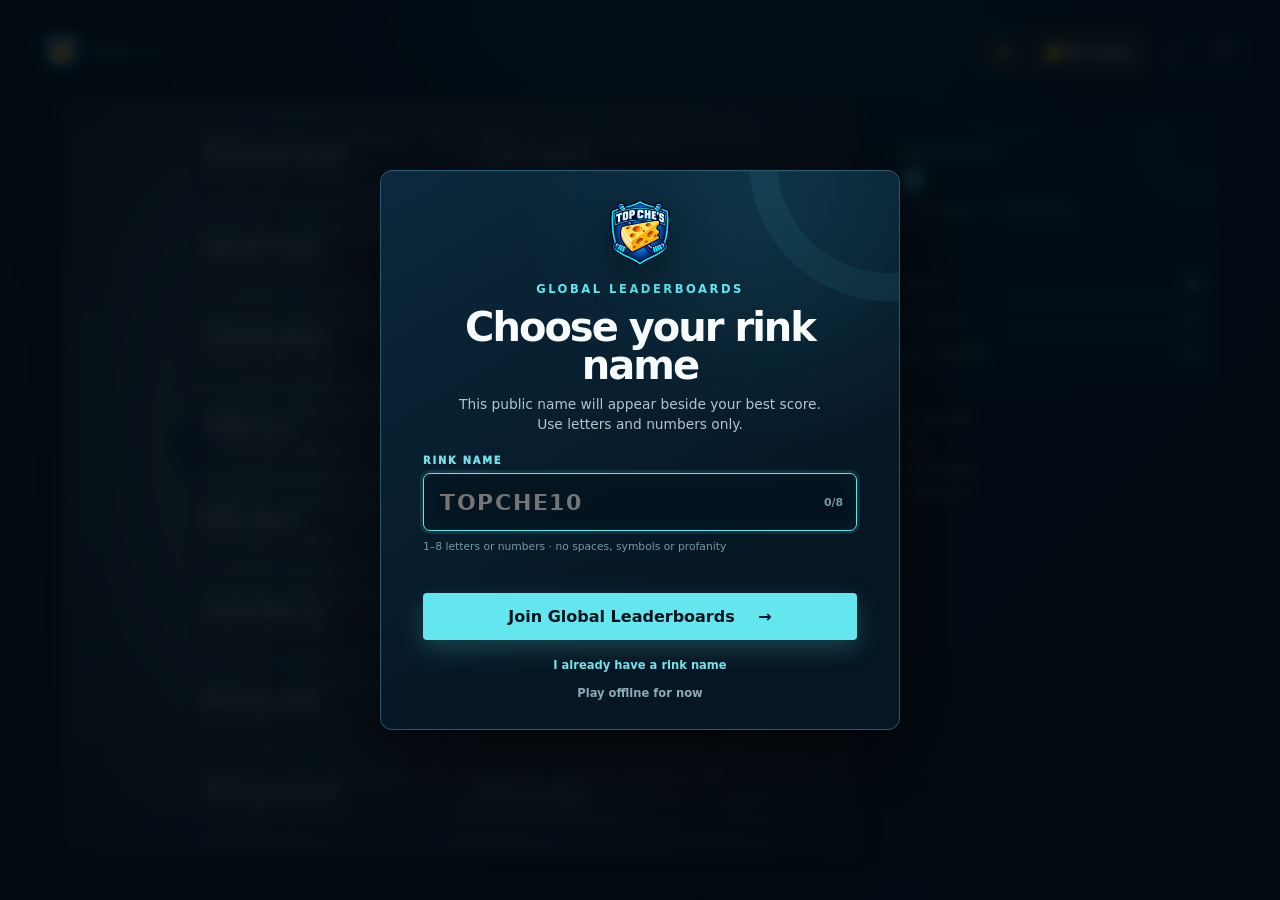
==== commit 27de5271: "Add files via upload" ====
--- a/index.html
+++ b/index.html
@@ -44,7 +44,7 @@
   <link rel="preload" href="assets/fonts/AlfaSlabOne.ttf" as="font" type="font/ttf" crossorigin>
   <link rel="preload" href="assets/fonts/RussoOne.ttf" as="font" type="font/ttf" crossorigin>
   <link rel="preload" href="assets/fonts/Monoton.ttf" as="font" type="font/ttf" crossorigin>
-  <link rel="stylesheet" href="styles.css?v=20260926.9">
+  <link rel="stylesheet" href="styles.css?v=20260926.11">
   <link rel="stylesheet" href="leaderboard.css?v=20260925.5">
 </head>
 <body class="app-loading">
@@ -153,13 +153,12 @@
     </section>
   </main>
 
-  <div class="orientation-pause" id="orientationPause" role="dialog" aria-modal="true" aria-labelledby="orientationPauseTitle" hidden>
+  <div class="orientation-pause" id="orientationPause" role="dialog" aria-modal="true" aria-labelledby="orientationPauseTitle" aria-describedby="orientationPauseCopy" hidden>
     <div class="orientation-pause-card">
       <img src="assets/top-ches-logo-v44.png" alt="">
-      <p>SCREEN ROTATED</p>
-      <h2 id="orientationPauseTitle">Ready in the new position?</h2>
-      <span>The timer is paused and the controls have been reset for this screen.</span>
-      <button class="primary-button" id="orientationResumeButton">Continue playing <b>→</b></button>
+      <p>GAME PAUSED</p>
+      <h2 id="orientationPauseTitle">Rotate your phone to portrait to continue</h2>
+      <span id="orientationPauseCopy">Your level is safe and will resume automatically from the same point.</span>
     </div>
   </div>
 
@@ -181,7 +180,7 @@
     <details class="sound-credits"><summary>Hockey sound credits</summary>
       <p>Skating: <a href="https://soundbible.com/2198-Ice-Skating.html" target="_blank" rel="noopener">Ice Skating</a> by Daniel Simion. Shot: <a href="https://soundbible.com/1556-Hockey-Puck-Slap.html" target="_blank" rel="noopener">Hockey Puck Slap</a> by jameb32. Pass and reception: <a href="https://soundbible.com/1747-Hockey-Stick-Slap-2.html" target="_blank" rel="noopener">Hockey Stick Slap 2</a> by jameb32. These clips are <a href="https://creativecommons.org/licenses/by/3.0/" target="_blank" rel="noopener">CC BY 3.0</a>; they were trimmed, equalized, and adjusted for volume, and the reception clip was softened. Bodycheck: <a href="https://freesound.org/people/producerdan/sounds/161996/" target="_blank" rel="noopener">Hockey - Huge Body Check Hit Into Boards</a> by producerdan, <a href="https://creativecommons.org/publicdomain/zero/1.0/" target="_blank" rel="noopener">CC0</a>; trimmed, filtered, and faded.</p>
     </details>
-    <p class="how-version">TOP CHE’S HOCKEY <span>VERSION 96</span></p>
+    <p class="how-version">TOP CHE’S HOCKEY <span>VERSION 99</span></p>
   </dialog>
 
   <dialog id="usernameDialog" class="leaderboard-dialog username-dialog" aria-labelledby="usernameTitle">
@@ -298,6 +297,6 @@
 
   <script src="https://challenges.cloudflare.com/turnstile/v0/api.js?render=explicit" async defer></script>
   <script src="leaderboard.js?v=20260925.5"></script>
-  <script src="game.js?v=20260926.13"></script>
+  <script src="game.js?v=20260926.15"></script>
 </body>
 </html>
--- a/styles.css
+++ b/styles.css
@@ -54,13 +54,19 @@
 
 .orientation-pause { position: fixed; z-index: 10020; inset: 0; display: grid; place-items: center; padding: 22px; color: #f7fbfc; background: rgba(2,10,17,.88); backdrop-filter: blur(9px); }
 .orientation-pause[hidden] { display: none; }
-.orientation-pause-card { width: min(390px,100%); padding: 24px; text-align: center; border: 1px solid #32637a; border-radius: 12px; background: radial-gradient(circle at 50% 0,rgba(99,230,237,.14),transparent 40%),linear-gradient(150deg,#0d3045,#061725); box-shadow: 0 24px 70px rgba(0,0,0,.62); }
+.orientation-pause-card { width: min(520px,100%); padding: 24px; text-align: center; border: 1px solid #32637a; border-radius: 12px; background: radial-gradient(circle at 50% 0,rgba(99,230,237,.14),transparent 40%),linear-gradient(150deg,#0d3045,#061725); box-shadow: 0 24px 70px rgba(0,0,0,.62); }
 .orientation-pause-card img { width: 72px; height: 58px; object-fit: contain; }
 .orientation-pause-card p { margin: 7px 0 5px; color: #70e6ed; font-size: .66rem; font-weight: 950; letter-spacing: .19em; }
 .orientation-pause-card h2 { margin: 0 0 8px; font-size: 1.55rem; line-height: 1.05; }
-.orientation-pause-card > span { display: block; margin-bottom: 17px; color: #a9c3cd; font-size: .83rem; line-height: 1.4; }
-.orientation-pause-card button { width: 100%; }
-.orientation-pause-card button b { margin-left: 15px; }
+.orientation-pause-card > span { display: block; color: #a9c3cd; font-size: .83rem; line-height: 1.4; }
+
+@media (orientation: landscape) and (max-height: 500px) {
+  .orientation-pause { padding: max(10px,env(safe-area-inset-top)) max(18px,env(safe-area-inset-right)) max(10px,env(safe-area-inset-bottom)) max(18px,env(safe-area-inset-left)); }
+  .orientation-pause-card { padding: 15px 24px 17px; }
+  .orientation-pause-card img { width: 59px; height: 46px; }
+  .orientation-pause-card p { margin: 2px 0 5px; }
+  .orientation-pause-card h2 { margin-bottom: 6px; font-size: 1.42rem; }
+}
 
 .app-shell { min-height: 100vh; padding: 22px clamp(18px, 3vw, 48px) 32px; }
 .topbar { height: 60px; max-width: 1500px; margin: 0 auto 18px; display: flex; justify-content: space-between; align-items: center; }
@@ -193,6 +199,20 @@
 .controls span { font-size: .8rem; font-weight: 700; }
 
 .stats-panel { display: grid; gap: 14px; }
+
+/* The level selector is a separate interface from live gameplay. Do not show
+   inactive drill details, HUD values, feedback space, or decision controls. */
+body.level-select .mission-panel,
+body.level-select .hud,
+body.level-select .feedback-zone,
+body.level-select .controls,
+body.level-select .bonus-controls { display: none; }
+body.level-select .game-layout { max-width: 1150px; grid-template-columns: minmax(470px,1.55fr) minmax(190px,.65fr); }
+
+/* Result screens provide their own next-step buttons. Gameplay controls are
+   intentionally reserved for live regular and bonus play. */
+body.result-screen .controls,
+body.result-screen .bonus-controls { display: none; }
 .stat-card { border: 1px solid #193b50; background: rgba(9, 31, 47, .78); padding: 17px; }
 .stat-card.featured { position: relative; overflow: hidden; }
 .stat-card.featured::after { content: ""; position: absolute; width: 70px; height: 70px; right: -30px; top: -28px; border: 12px solid rgba(99, 230, 237, .08); border-radius: 50%; }
@@ -360,6 +380,7 @@
   .points-button span:last-child { display: none; }
   .points-button { padding: 0 8px; }
   .game-layout { display: flex; flex-direction: column; gap: 12px; }
+  body.level-select .game-layout { display: flex; }
   .mission-panel { width: 100%; display: grid; grid-template-columns: minmax(0, 1fr); padding: 4px 5px 0; }
   .mission-panel .eyebrow { grid-column: 1; white-space: nowrap; font-size: clamp(.62rem, 2.8vw, .72rem); letter-spacing: clamp(.12em, .5vw, .22em); }
   .mission-panel h1 { grid-column: 1; font-size: 1.7rem; margin: -4px 0 0; }
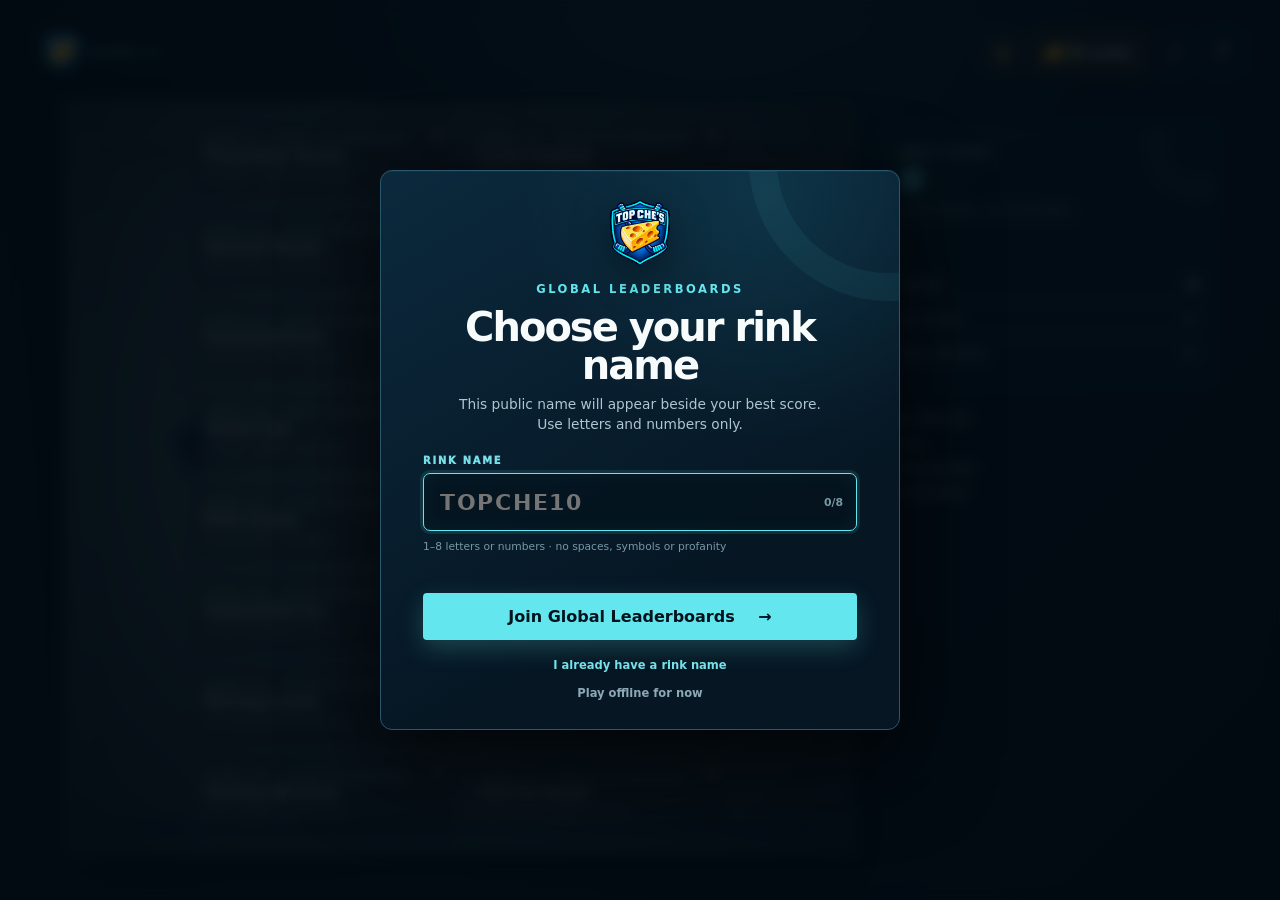
==== commit ef84d399: "Add files via upload" ====
--- a/index.html
+++ b/index.html
@@ -180,7 +180,7 @@
     <details class="sound-credits"><summary>Hockey sound credits</summary>
       <p>Skating: <a href="https://soundbible.com/2198-Ice-Skating.html" target="_blank" rel="noopener">Ice Skating</a> by Daniel Simion. Shot: <a href="https://soundbible.com/1556-Hockey-Puck-Slap.html" target="_blank" rel="noopener">Hockey Puck Slap</a> by jameb32. Pass and reception: <a href="https://soundbible.com/1747-Hockey-Stick-Slap-2.html" target="_blank" rel="noopener">Hockey Stick Slap 2</a> by jameb32. These clips are <a href="https://creativecommons.org/licenses/by/3.0/" target="_blank" rel="noopener">CC BY 3.0</a>; they were trimmed, equalized, and adjusted for volume, and the reception clip was softened. Bodycheck: <a href="https://freesound.org/people/producerdan/sounds/161996/" target="_blank" rel="noopener">Hockey - Huge Body Check Hit Into Boards</a> by producerdan, <a href="https://creativecommons.org/publicdomain/zero/1.0/" target="_blank" rel="noopener">CC0</a>; trimmed, filtered, and faded.</p>
     </details>
-    <p class="how-version">TOP CHE’S HOCKEY <span>VERSION 99</span></p>
+    <p class="how-version">TOP CHE’S HOCKEY <span>VERSION 102</span></p>
   </dialog>
 
   <dialog id="usernameDialog" class="leaderboard-dialog username-dialog" aria-labelledby="usernameTitle">
@@ -297,6 +297,6 @@
 
   <script src="https://challenges.cloudflare.com/turnstile/v0/api.js?render=explicit" async defer></script>
   <script src="leaderboard.js?v=20260925.5"></script>
-  <script src="game.js?v=20260926.15"></script>
+  <script src="game.js?v=20260926.17"></script>
 </body>
 </html>
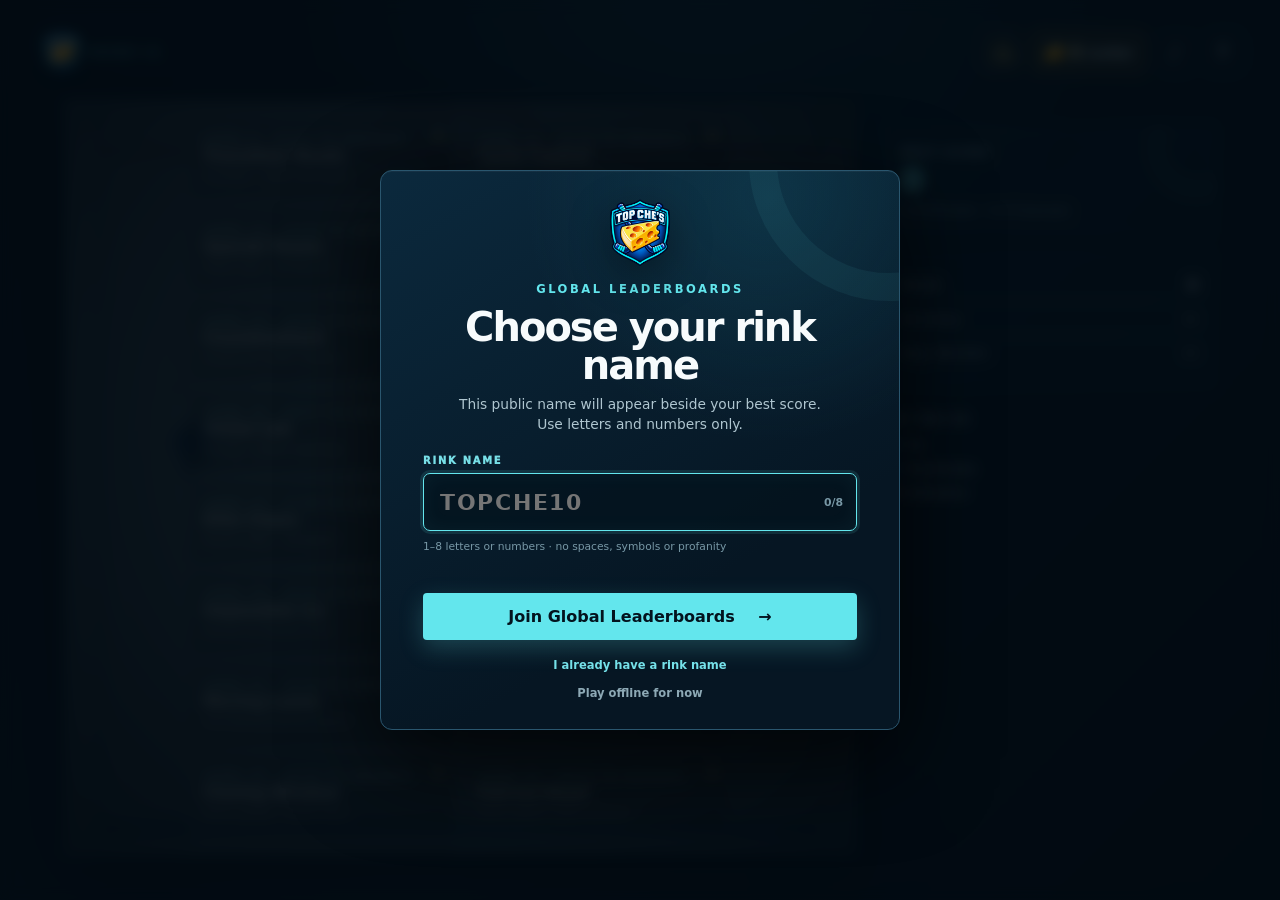
==== commit ed5eda04: "Add files via upload" ====
--- a/index.html
+++ b/index.html
@@ -44,7 +44,7 @@
   <link rel="preload" href="assets/fonts/AlfaSlabOne.ttf" as="font" type="font/ttf" crossorigin>
   <link rel="preload" href="assets/fonts/RussoOne.ttf" as="font" type="font/ttf" crossorigin>
   <link rel="preload" href="assets/fonts/Monoton.ttf" as="font" type="font/ttf" crossorigin>
-  <link rel="stylesheet" href="styles.css?v=20260926.11">
+  <link rel="stylesheet" href="styles.css?v=20260926.14">
   <link rel="stylesheet" href="leaderboard.css?v=20260925.5">
 </head>
 <body class="app-loading">
@@ -66,7 +66,7 @@
         <span class="gameplay-level-label" id="gameplayLevelLabel">LEVEL 1</span>
       </div>
       <div class="top-actions">
-        <button class="icon-button global-button" id="globalLeaderboardButton" aria-label="Open Global Leaderboard" title="Global Leaderboard">◎</button>
+        <button class="icon-button global-button" id="globalLeaderboardButton" aria-label="Open Global Leaderboard" title="Global Leaderboard"><svg viewBox="0 0 32 28" aria-hidden="true"><path d="M2 26V12h9v14M11 26V3h10v23M21 26V15h9v11M2 26h28"/></svg></button>
         <button class="points-button" id="lockerButton" aria-label="Open player locker"><span aria-hidden="true">🧀</span><strong id="cheesePoints">0</strong><span>Locker</span></button>
         <button class="icon-button music-button" id="soundButton" aria-label="Mute music and sound" title="Music and sound">♪</button>
         <button class="icon-button help-button" id="howButton" aria-label="How to play" title="How to play">?</button>
@@ -96,8 +96,8 @@
           <div><small>SCORE</small><strong id="score">0000</strong></div>
           <div class="streak hud-streak"><small>STREAK</small><strong id="streak">×0</strong></div>
           <div class="hud-progress" aria-label="Game progress">
-            <div class="hud-progress-heading"><small>PROGRESS</small><strong id="hudRoundText">0 / 6</strong></div>
-            <div class="hud-progress-track" aria-hidden="true"><span id="hudRoundProgress"></span></div>
+            <small>PROGRESS</small>
+            <div class="hud-progress-status"><strong id="hudRoundText">0 / 6</strong><div class="hud-progress-track" id="hudRoundProgress" aria-hidden="true"></div></div>
           </div>
           <div><small>TIME</small><strong id="timer">10.0</strong></div>
         </div>
@@ -180,7 +180,7 @@
     <details class="sound-credits"><summary>Hockey sound credits</summary>
       <p>Skating: <a href="https://soundbible.com/2198-Ice-Skating.html" target="_blank" rel="noopener">Ice Skating</a> by Daniel Simion. Shot: <a href="https://soundbible.com/1556-Hockey-Puck-Slap.html" target="_blank" rel="noopener">Hockey Puck Slap</a> by jameb32. Pass and reception: <a href="https://soundbible.com/1747-Hockey-Stick-Slap-2.html" target="_blank" rel="noopener">Hockey Stick Slap 2</a> by jameb32. These clips are <a href="https://creativecommons.org/licenses/by/3.0/" target="_blank" rel="noopener">CC BY 3.0</a>; they were trimmed, equalized, and adjusted for volume, and the reception clip was softened. Bodycheck: <a href="https://freesound.org/people/producerdan/sounds/161996/" target="_blank" rel="noopener">Hockey - Huge Body Check Hit Into Boards</a> by producerdan, <a href="https://creativecommons.org/publicdomain/zero/1.0/" target="_blank" rel="noopener">CC0</a>; trimmed, filtered, and faded.</p>
     </details>
-    <p class="how-version">TOP CHE’S HOCKEY <span>VERSION 102</span></p>
+    <p class="how-version">TOP CHE’S HOCKEY <span>VERSION 105</span></p>
   </dialog>
 
   <dialog id="usernameDialog" class="leaderboard-dialog username-dialog" aria-labelledby="usernameTitle">
@@ -297,6 +297,6 @@
 
   <script src="https://challenges.cloudflare.com/turnstile/v0/api.js?render=explicit" async defer></script>
   <script src="leaderboard.js?v=20260925.5"></script>
-  <script src="game.js?v=20260926.17"></script>
+  <script src="game.js?v=20260926.18"></script>
 </body>
 </html>
--- a/styles.css
+++ b/styles.css
@@ -77,6 +77,9 @@
 .top-actions { display: flex; align-items: center; gap: 10px; }
 .icon-button, .text-button, .points-button { color: #b8ced8; background: transparent; border: 1px solid #234156; border-radius: 8px; min-height: 38px; cursor: pointer; }
 .icon-button { position: relative; width: 38px; font-size: 1.05rem; font-weight: 900; }
+.global-button { display: grid; place-items: center; padding: 0; }
+.global-button svg { display: block; width: 23px; height: 20px; margin: 0; overflow: visible; }
+.global-button svg path { fill: none; stroke: currentColor; stroke-width: 1.05; stroke-linecap: round; stroke-linejoin: round; }
 .music-button { font-size: 1.2rem; }
 .music-button[data-muted="true"] { color: #688491; }
 .music-button[data-muted="true"]::after { content: ''; position: absolute; width: 22px; height: 2px; left: 7px; top: 17px; border-radius: 2px; background: currentColor; transform: rotate(-45deg); }
@@ -112,11 +115,13 @@
 .hud small { font-size: .63rem; letter-spacing: .16em; color: var(--muted); font-weight: 800; }
 .hud strong { font-variant-numeric: tabular-nums; font-size: 1.3rem; letter-spacing: .08em; }
 .hud .streak strong { color: var(--orange); }
-.hud > .hud-progress { display: flex; width: min(112px,100%); gap: 5px; }
-.hud-progress-heading { width: 100%; display: flex; align-items: baseline; justify-content: space-between; gap: 8px; }
-.hud-progress-heading strong { color: #f5fbfc; font-size: .82rem; letter-spacing: .02em; white-space: nowrap; }
-.hud-progress-track { width: 100%; height: 5px; overflow: hidden; border-radius: 5px; background: #163246; }
-.hud-progress-track span { display: block; width: 0; height: 100%; border-radius: inherit; background: var(--cyan); box-shadow: 0 0 10px rgba(99,230,237,.78); transition: width .35s ease; }
+.hud > .hud-progress { display: flex; width: min(260px,100%); gap: 0; align-items: stretch; }
+.hud-progress-status { width: 100%; display: grid; grid-template-columns: auto minmax(54px,1fr); align-items: center; gap: 11px; }
+.hud-progress-status strong { color: #f5fbfc; white-space: nowrap; }
+.hud-progress-track { width: 100%; height: 7px; display: flex; gap: 2px; overflow: hidden; border-radius: 5px; background: #163246; }
+.hud-progress-track i { min-width: 0; flex: 1 1 0; height: 100%; background: transparent; transition: background-color .3s ease,box-shadow .3s ease; }
+.hud-progress-track i.correct { background: var(--cyan); box-shadow: 0 0 9px rgba(99,230,237,.9); }
+.hud-progress-track i.incorrect { background: #ff3158; box-shadow: 0 0 10px rgba(255,49,88,.95); }
 .canvas-wrap { position: relative; overflow: hidden; aspect-ratio: 9 / 8.6; background: var(--ice); }
 #rink { display: block; width: 100%; height: 100%; }
 .power-up-indicator { --power-progress: 360deg; position: absolute; z-index: 1; top: 8px; right: 8px; width: 30px; height: 30px; display: grid; place-items: center; padding: 3px; border-radius: 50%; background: conic-gradient(var(--cyan) var(--power-progress), rgba(7,27,43,.48) 0); box-shadow: 0 0 0 1px rgba(99,230,237,.45), 0 4px 12px rgba(0,0,0,.25); pointer-events: none; transition: opacity .75s linear; }
@@ -500,7 +505,9 @@
 body.session-gameplay.gameplay-zoom-locked.compact-gameplay .mission-panel { display: none; }
 body.gameplay-zoom-locked.compact-gameplay .arena-card { flex: 1 1 auto; min-height: 0; width: 100%; display: grid; grid-template-rows: 50px minmax(0,1fr) 0 auto; overflow: hidden; }
 body.gameplay-zoom-locked.compact-gameplay .hud { height: 50px; padding: 6px 12px; }
-body.session-gameplay.gameplay-zoom-locked.compact-gameplay .hud-progress { width: min(102px,100%); }
+body.session-gameplay.gameplay-zoom-locked.compact-gameplay .hud-progress { width: min(142px,100%); }
+body.session-gameplay.gameplay-zoom-locked.compact-gameplay .hud-progress-status { gap: 7px; }
+body.session-gameplay.gameplay-zoom-locked.compact-gameplay .hud-progress-track { gap: 1px; }
 body.gameplay-zoom-locked.compact-gameplay .canvas-wrap { min-height: 0; height: 100%; aspect-ratio: auto; }
 body.gameplay-zoom-locked.compact-gameplay .controls button { min-height: 46px; padding: 4px 3px; }
 body.gameplay-zoom-locked.compact-gameplay .controls button.strategy { min-height: 44px; }
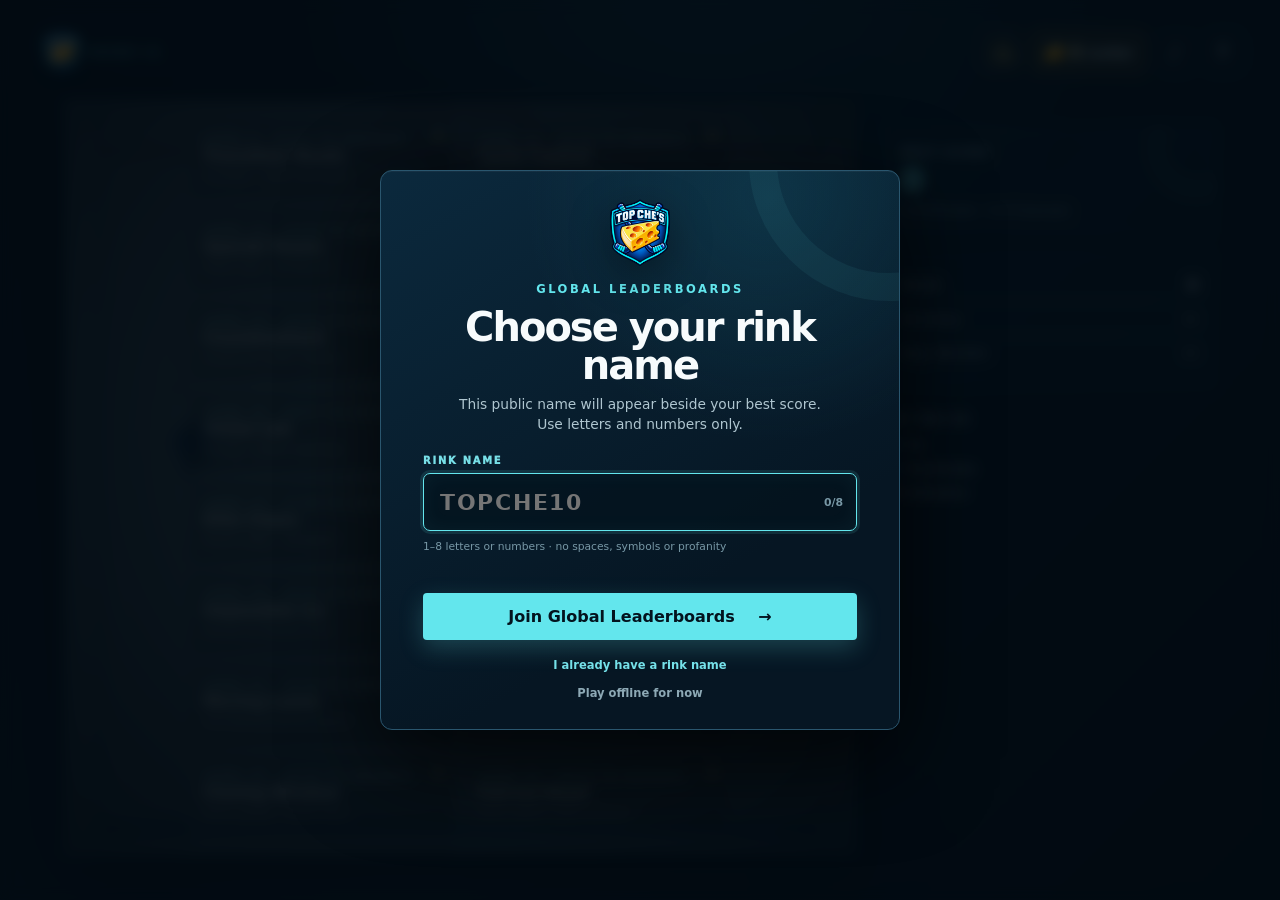
==== commit 7f46fbf7: "Add files via upload" ====
--- a/index.html
+++ b/index.html
@@ -180,7 +180,7 @@
     <details class="sound-credits"><summary>Hockey sound credits</summary>
       <p>Skating: <a href="https://soundbible.com/2198-Ice-Skating.html" target="_blank" rel="noopener">Ice Skating</a> by Daniel Simion. Shot: <a href="https://soundbible.com/1556-Hockey-Puck-Slap.html" target="_blank" rel="noopener">Hockey Puck Slap</a> by jameb32. Pass and reception: <a href="https://soundbible.com/1747-Hockey-Stick-Slap-2.html" target="_blank" rel="noopener">Hockey Stick Slap 2</a> by jameb32. These clips are <a href="https://creativecommons.org/licenses/by/3.0/" target="_blank" rel="noopener">CC BY 3.0</a>; they were trimmed, equalized, and adjusted for volume, and the reception clip was softened. Bodycheck: <a href="https://freesound.org/people/producerdan/sounds/161996/" target="_blank" rel="noopener">Hockey - Huge Body Check Hit Into Boards</a> by producerdan, <a href="https://creativecommons.org/publicdomain/zero/1.0/" target="_blank" rel="noopener">CC0</a>; trimmed, filtered, and faded.</p>
     </details>
-    <p class="how-version">TOP CHE’S HOCKEY <span>VERSION 105</span></p>
+    <p class="how-version">TOP CHE’S HOCKEY <span>VERSION 106</span></p>
   </dialog>
 
   <dialog id="usernameDialog" class="leaderboard-dialog username-dialog" aria-labelledby="usernameTitle">
@@ -298,5 +298,8 @@
   <script src="https://challenges.cloudflare.com/turnstile/v0/api.js?render=explicit" async defer></script>
   <script src="leaderboard.js?v=20260925.5"></script>
   <script src="game.js?v=20260926.18"></script>
+  <!-- Cloudflare Web Analytics -->
+  <script type="module" src="https://static.cloudflareinsights.com/beacon.min.js" data-cf-beacon='{"token":"8cef10ac3f104d3f8763d158920dd7f2"}'></script>
+  <!-- End Cloudflare Web Analytics -->
 </body>
 </html>
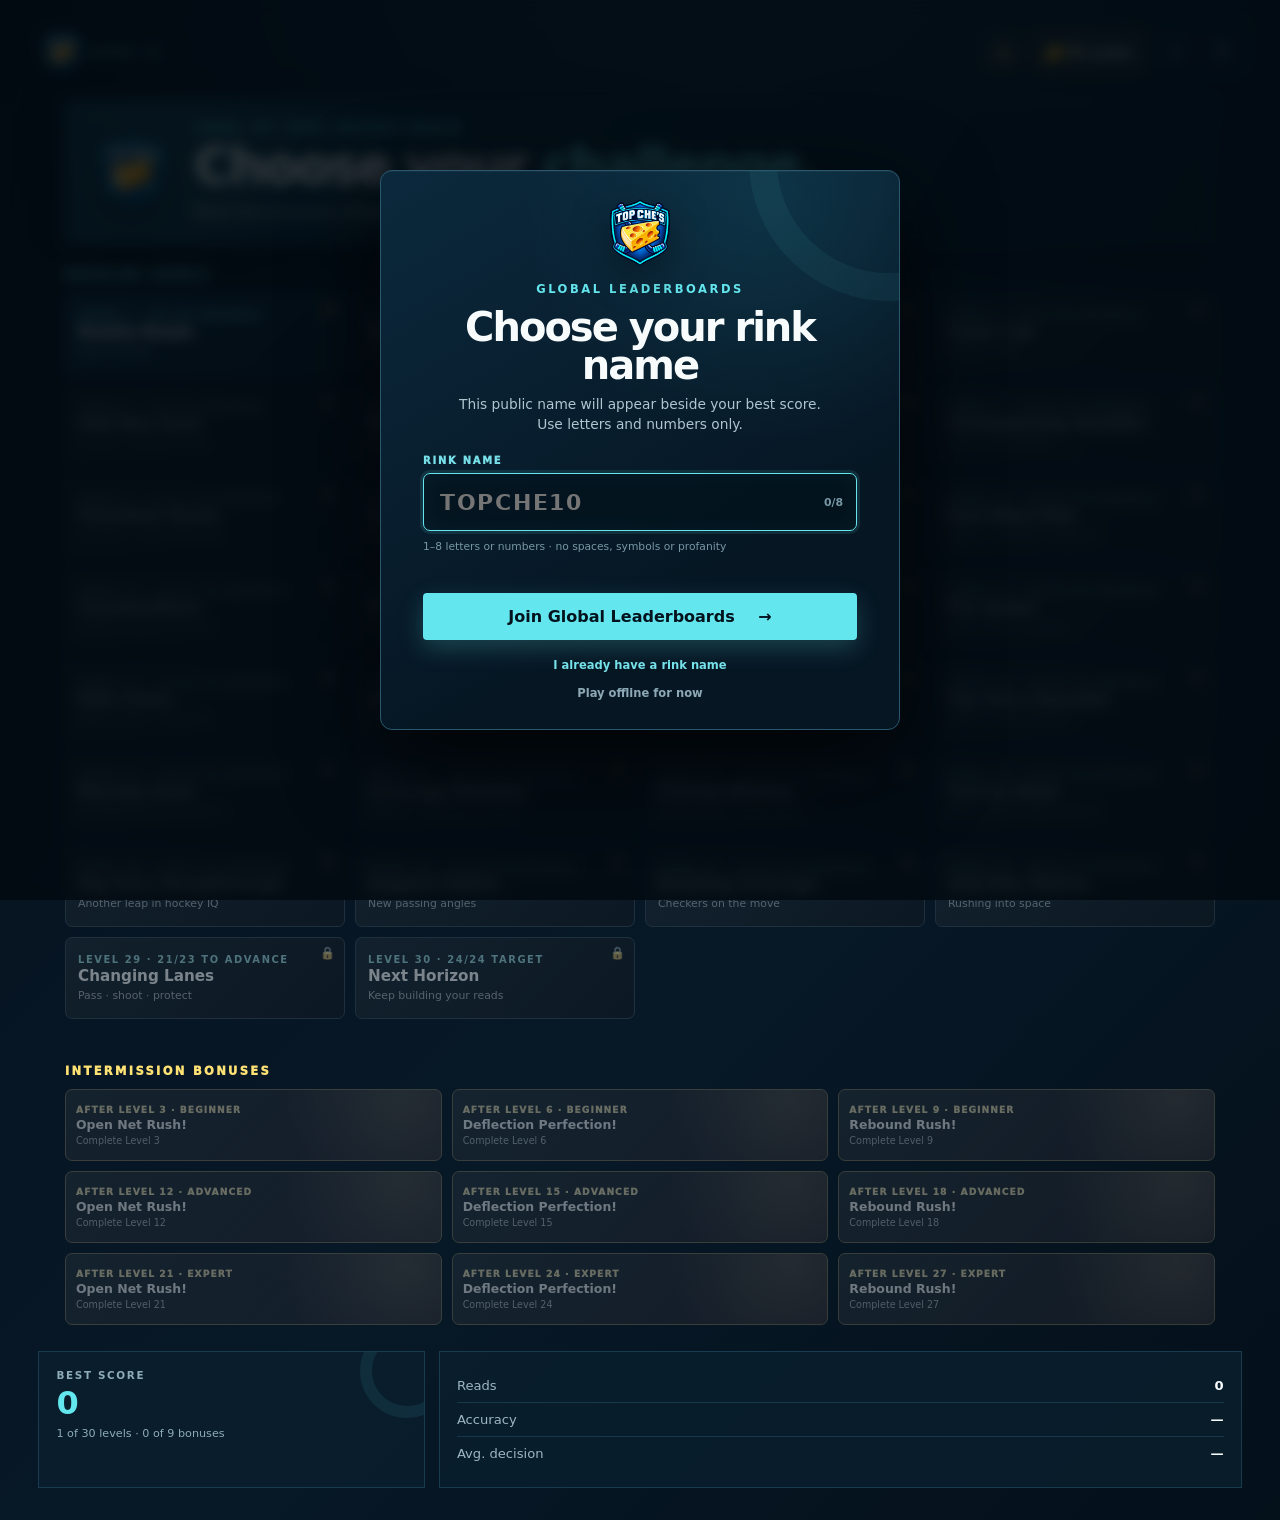
==== commit 921def1c: "Add files via upload" ====
--- a/index.html
+++ b/index.html
@@ -44,7 +44,7 @@
   <link rel="preload" href="assets/fonts/AlfaSlabOne.ttf" as="font" type="font/ttf" crossorigin>
   <link rel="preload" href="assets/fonts/RussoOne.ttf" as="font" type="font/ttf" crossorigin>
   <link rel="preload" href="assets/fonts/Monoton.ttf" as="font" type="font/ttf" crossorigin>
-  <link rel="stylesheet" href="styles.css?v=20260926.14">
+  <link rel="stylesheet" href="styles.css?v=20260926.16">
   <link rel="stylesheet" href="leaderboard.css?v=20260925.5">
 </head>
 <body class="app-loading">
@@ -72,6 +72,18 @@
         <button class="icon-button help-button" id="howButton" aria-label="How to play" title="How to play">?</button>
       </div>
     </header>
+
+    <section class="level-select-screen" id="levelSelectScreen" aria-labelledby="levelSelectTitle">
+      <header class="level-select-hero">
+        <img class="level-select-logo" src="assets/top-ches-logo-v44.png" alt="">
+        <div>
+          <p class="overline" id="levelSelectKicker">LEVEL UP YOUR HOCKEY BRAIN</p>
+          <h1 id="levelSelectTitle">Choose your <em>challenge.</em></h1>
+          <p id="levelSelectCopy">Beat the accuracy target to unlock the next level.</p>
+        </div>
+      </header>
+      <div class="level-select-content" id="levelSelectContent"></div>
+    </section>
 
     <section class="game-layout">
       <aside class="mission-panel" aria-label="Current drill">
@@ -113,13 +125,7 @@
             <strong id="bonusBannerTitle">OPEN NET RUSH!</strong>
             <small id="bonusBannerCopy">Find the opening. Fire fast.</small>
           </div>
-          <div class="start-overlay" id="startOverlay">
-            <img class="cheese-hero-logo" src="assets/top-ches-logo-v44.png" alt="">
-            <p class="overline">LEVEL UP YOUR HOCKEY BRAIN</p>
-            <h2>Choose your<br><em>challenge.</em></h2>
-            <p>Master each level to unlock the next test.</p>
-            <div class="level-grid" id="levelGrid" aria-label="Hockey challenges"></div>
-          </div>
+          <div class="start-overlay hidden" id="startOverlay"></div>
         </div>
         <div class="feedback-zone"><div class="feedback" id="feedback" aria-live="assertive"></div></div>
         <div class="controls" id="standardControls" aria-label="Decision controls">
@@ -180,7 +186,7 @@
     <details class="sound-credits"><summary>Hockey sound credits</summary>
       <p>Skating: <a href="https://soundbible.com/2198-Ice-Skating.html" target="_blank" rel="noopener">Ice Skating</a> by Daniel Simion. Shot: <a href="https://soundbible.com/1556-Hockey-Puck-Slap.html" target="_blank" rel="noopener">Hockey Puck Slap</a> by jameb32. Pass and reception: <a href="https://soundbible.com/1747-Hockey-Stick-Slap-2.html" target="_blank" rel="noopener">Hockey Stick Slap 2</a> by jameb32. These clips are <a href="https://creativecommons.org/licenses/by/3.0/" target="_blank" rel="noopener">CC BY 3.0</a>; they were trimmed, equalized, and adjusted for volume, and the reception clip was softened. Bodycheck: <a href="https://freesound.org/people/producerdan/sounds/161996/" target="_blank" rel="noopener">Hockey - Huge Body Check Hit Into Boards</a> by producerdan, <a href="https://creativecommons.org/publicdomain/zero/1.0/" target="_blank" rel="noopener">CC0</a>; trimmed, filtered, and faded.</p>
     </details>
-    <p class="how-version">TOP CHE’S HOCKEY <span>VERSION 106</span></p>
+    <p class="how-version">TOP CHE’S HOCKEY <span>VERSION 108</span></p>
   </dialog>
 
   <dialog id="usernameDialog" class="leaderboard-dialog username-dialog" aria-labelledby="usernameTitle">
@@ -297,7 +303,7 @@
 
   <script src="https://challenges.cloudflare.com/turnstile/v0/api.js?render=explicit" async defer></script>
   <script src="leaderboard.js?v=20260925.5"></script>
-  <script src="game.js?v=20260926.18"></script>
+  <script src="game.js?v=20260926.19"></script>
   <!-- Cloudflare Web Analytics -->
   <script type="module" src="https://static.cloudflareinsights.com/beacon.min.js" data-cf-beacon='{"token":"8cef10ac3f104d3f8763d158920dd7f2"}'></script>
   <!-- End Cloudflare Web Analytics -->
--- a/styles.css
+++ b/styles.css
@@ -90,6 +90,20 @@
 .points-button:disabled { opacity: .45; cursor: default; }
 
 .game-layout { max-width: 1500px; margin: auto; display: grid; grid-template-columns: minmax(205px, .7fr) minmax(470px, 1.55fr) minmax(190px, .65fr); gap: clamp(16px, 2.2vw, 32px); align-items: start; }
+.level-select-screen { width: min(1150px,100%); margin: 0 auto; }
+.level-select-screen[hidden] { display: none; }
+.level-select-hero { display: grid; grid-template-columns: 88px minmax(0,1fr); align-items: center; gap: 18px; margin-bottom: 18px; padding: 20px 22px; border: 1px solid #1d4258; background: radial-gradient(circle at 8% 38%,rgba(99,230,237,.13),transparent 25%),linear-gradient(120deg,rgba(12,45,64,.96),rgba(6,24,38,.96)); box-shadow: 0 18px 48px rgba(0,0,0,.26); }
+.level-select-logo { width: 88px; height: 72px; object-fit: contain; filter: drop-shadow(0 10px 15px rgba(0,0,0,.4)); }
+.level-select-hero .overline { margin: 0 0 6px; }
+.level-select-hero h1 { margin: 0; font-size: clamp(2rem,4vw,3.25rem); }
+.level-select-hero h1 em { color: var(--cyan); font-style: normal; }
+.level-select-hero p:last-child { margin: 9px 0 0; color: #aec5cf; line-height: 1.45; }
+.level-select-content { display: grid; gap: 11px; }
+.level-select-heading { margin: 6px 0 0; color: var(--cyan); font-size: .72rem; font-weight: 950; letter-spacing: .2em; }
+.level-select-heading.bonus-heading { margin-top: 34px; color: #ffe274; }
+.level-select-screen .level-grid { width: 100%; grid-template-columns: repeat(4,minmax(0,1fr)); gap: 10px; }
+.level-select-screen .bonus-grid { width: 100%; grid-template-columns: repeat(3,minmax(0,1fr)); gap: 10px; }
+.level-select-screen .bonus-test-badge { justify-self: start; margin: 0; }
 .mission-panel, .stats-panel { padding-top: 28px; }
 .eyebrow, .overline { color: var(--cyan); font-size: .72rem; letter-spacing: .22em; font-weight: 800; }
 h1 { margin: 10px 0 10px; font-size: clamp(1.8rem, 3vw, 3rem); line-height: .98; letter-spacing: -.045em; }
@@ -208,11 +222,16 @@
 /* The level selector is a separate interface from live gameplay. Do not show
    inactive drill details, HUD values, feedback space, or decision controls. */
 body.level-select .mission-panel,
-body.level-select .hud,
-body.level-select .feedback-zone,
-body.level-select .controls,
-body.level-select .bonus-controls { display: none; }
-body.level-select .game-layout { max-width: 1150px; grid-template-columns: minmax(470px,1.55fr) minmax(190px,.65fr); }
+body.level-select .arena-card { display: none; }
+body.level-select .game-layout { max-width: 1150px; display: block; margin-top: 18px; }
+body.level-select .stats-panel { width: 100%; grid-template-columns: minmax(190px,.65fr) minmax(300px,1.35fr); padding: 0; }
+body.level-select .legend { display: none; }
+body.level-select { overflow-x: hidden; }
+body.level-select .app-shell,
+body.level-select .level-select-screen,
+body.level-select .level-select-content,
+body.level-select .game-layout,
+body.level-select .stats-panel { min-width: 0; max-width: 100%; }
 
 /* Result screens provide their own next-step buttons. Gameplay controls are
    intentionally reserved for live regular and bonus play. */
@@ -385,7 +404,15 @@
   .points-button span:last-child { display: none; }
   .points-button { padding: 0 8px; }
   .game-layout { display: flex; flex-direction: column; gap: 12px; }
-  body.level-select .game-layout { display: flex; }
+  body.level-select .game-layout { display: block; margin-top: 12px; }
+  .level-select-hero { grid-template-columns: 66px minmax(0,1fr); gap: 12px; margin-bottom: 12px; padding: 14px 13px; }
+  .level-select-logo { width: 66px; height: 54px; }
+  .level-select-hero h1 { font-size: clamp(1.65rem,8vw,2.2rem); }
+  .level-select-hero p:last-child { margin-top: 6px; font-size: .82rem; }
+  .level-select-heading { margin-top: 4px; padding-left: 2px; }
+  .level-select-heading.bonus-heading { margin-top: 26px; }
+  .level-select-screen .level-grid { grid-template-columns: repeat(2,minmax(0,1fr)); gap: 7px; }
+  .level-select-screen .bonus-grid { grid-template-columns: repeat(2,minmax(0,1fr)); gap: 7px; }
   .mission-panel { width: 100%; display: grid; grid-template-columns: minmax(0, 1fr); padding: 4px 5px 0; }
   .mission-panel .eyebrow { grid-column: 1; white-space: nowrap; font-size: clamp(.62rem, 2.8vw, .72rem); letter-spacing: clamp(.12em, .5vw, .22em); }
   .mission-panel h1 { grid-column: 1; font-size: 1.7rem; margin: -4px 0 0; }
@@ -401,6 +428,8 @@
   .controls button.strategy { min-height: 52px; }
   .controls span { font-size: .72rem; }
   .stats-panel { width: 100%; padding: 0; grid-template-columns: 1fr 1.5fr; }
+  body.level-select .stats-panel { grid-template-columns: minmax(0,1fr) minmax(0,1.5fr); gap: 7px; }
+  body.level-select .stat-card { min-width: 0; overflow: hidden; }
   .legend { display: none; }
   .stat-card { padding: 12px 14px; }
   .stat-card.featured > strong { font-size: 1.45rem; }
@@ -435,7 +464,6 @@
   .finish-actions .primary-button span { margin-left: 4px; }
   .finish-best { align-self: start; margin-top: -5px; font-size: .51rem; }
   .level-grid { gap: 6px; }
-  .start-overlay > .level-grid + p.bonus-heading { margin-top: 52px; }
   .level-card { min-height: 74px; padding: 9px; }
   .level-card strong { font-size: .86rem; }
   .bonus-banner { padding: 15px; }
